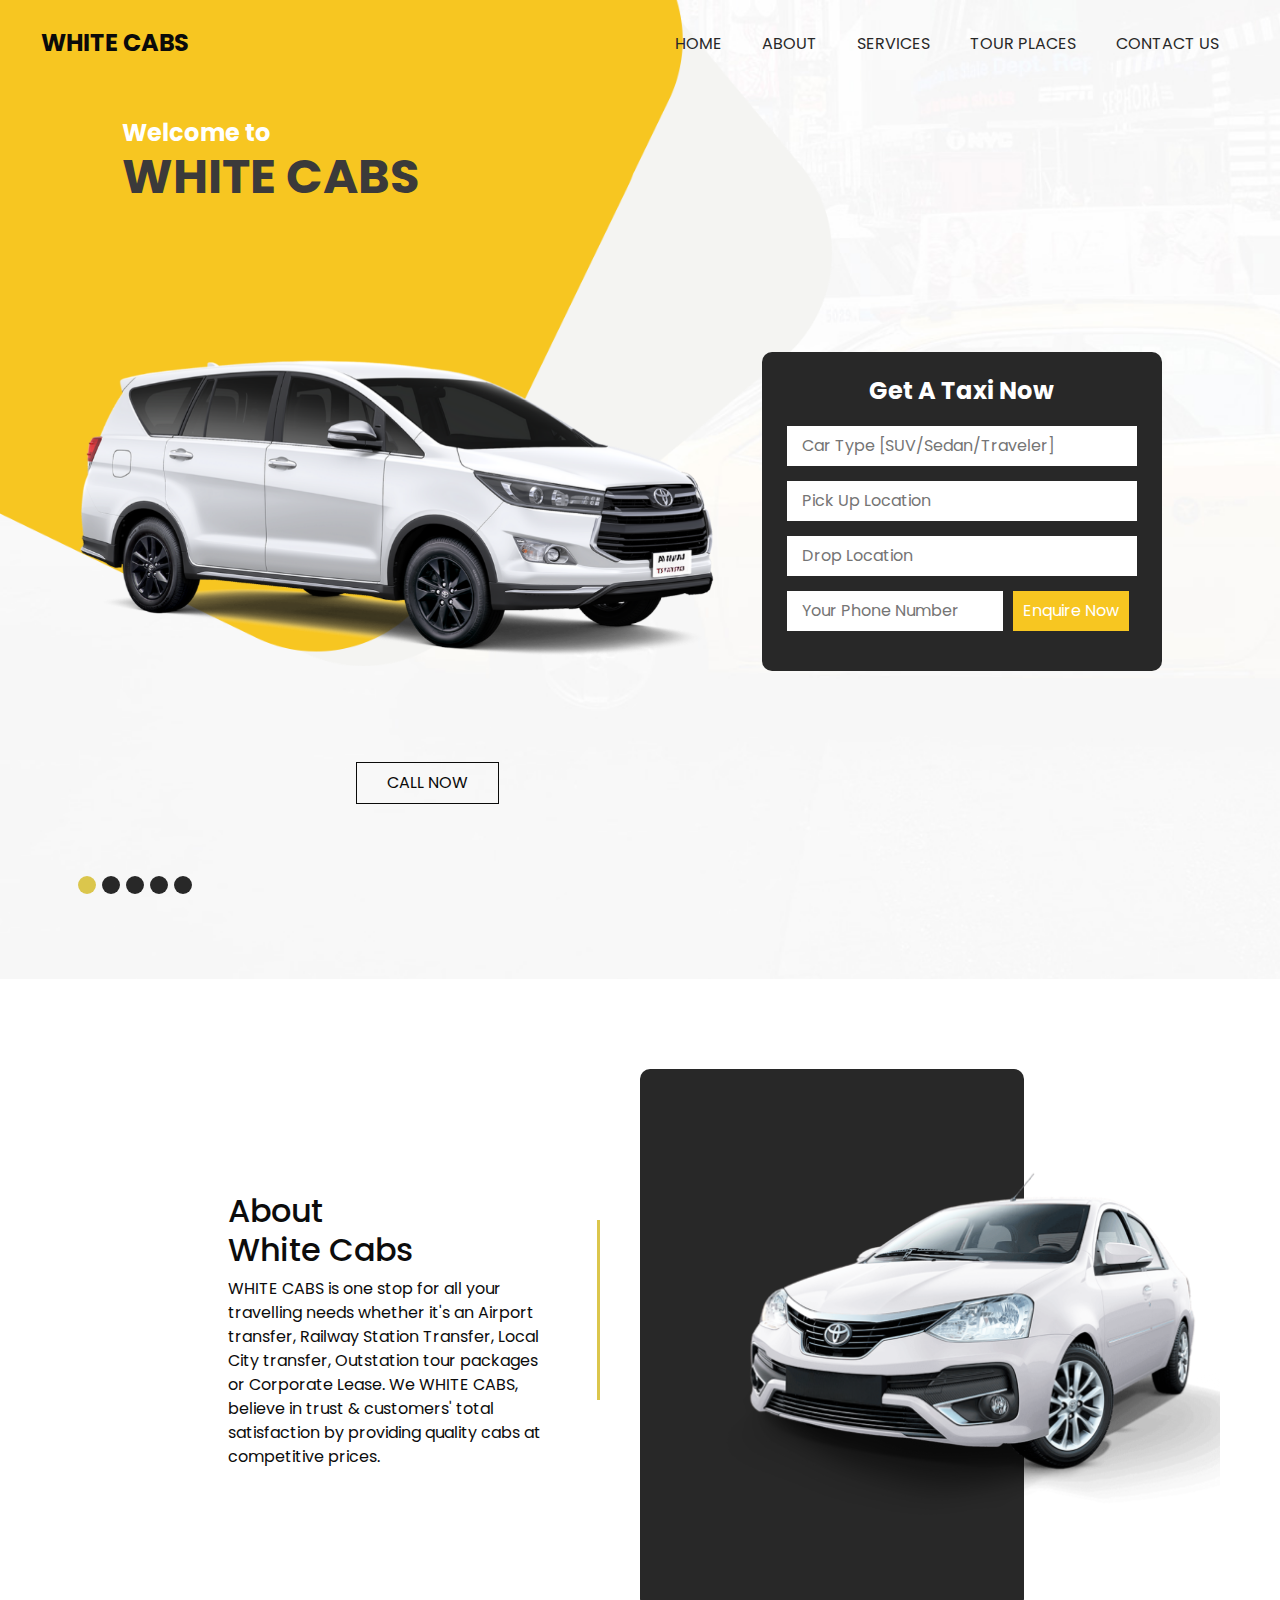
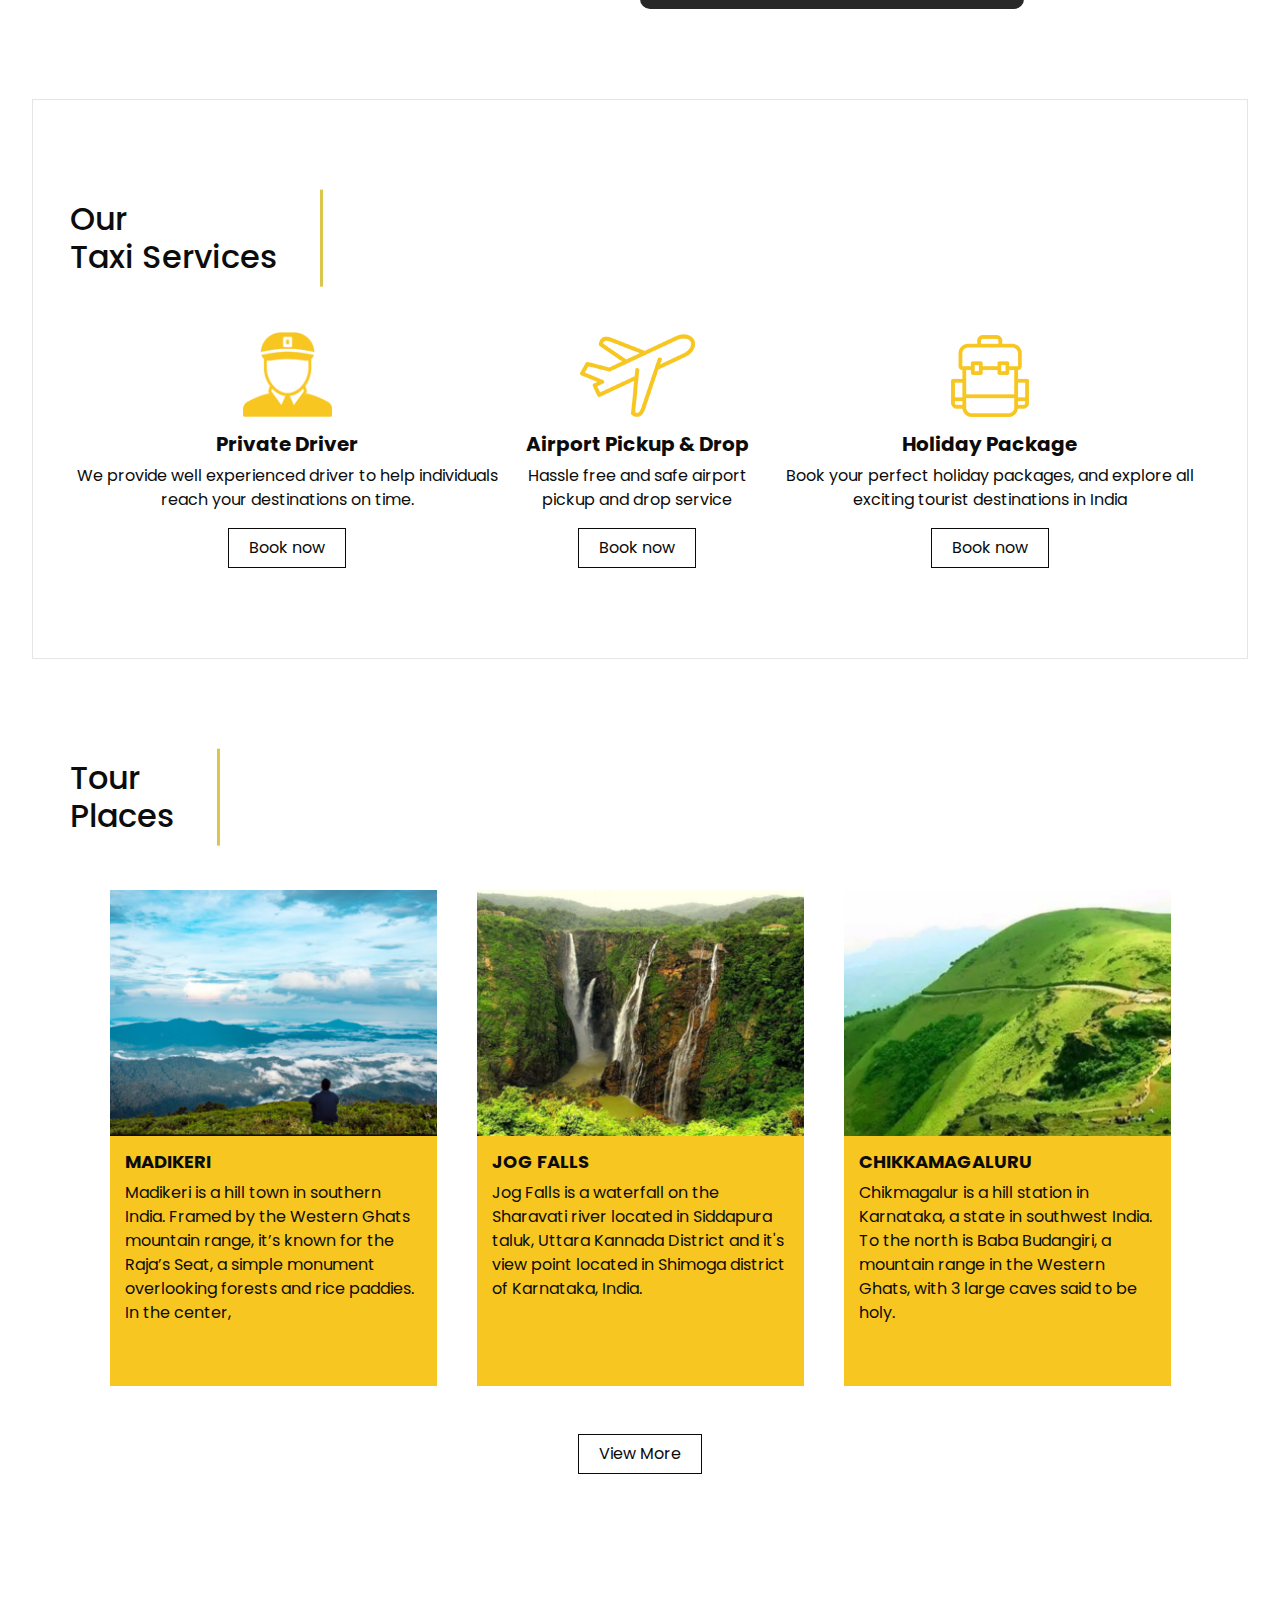
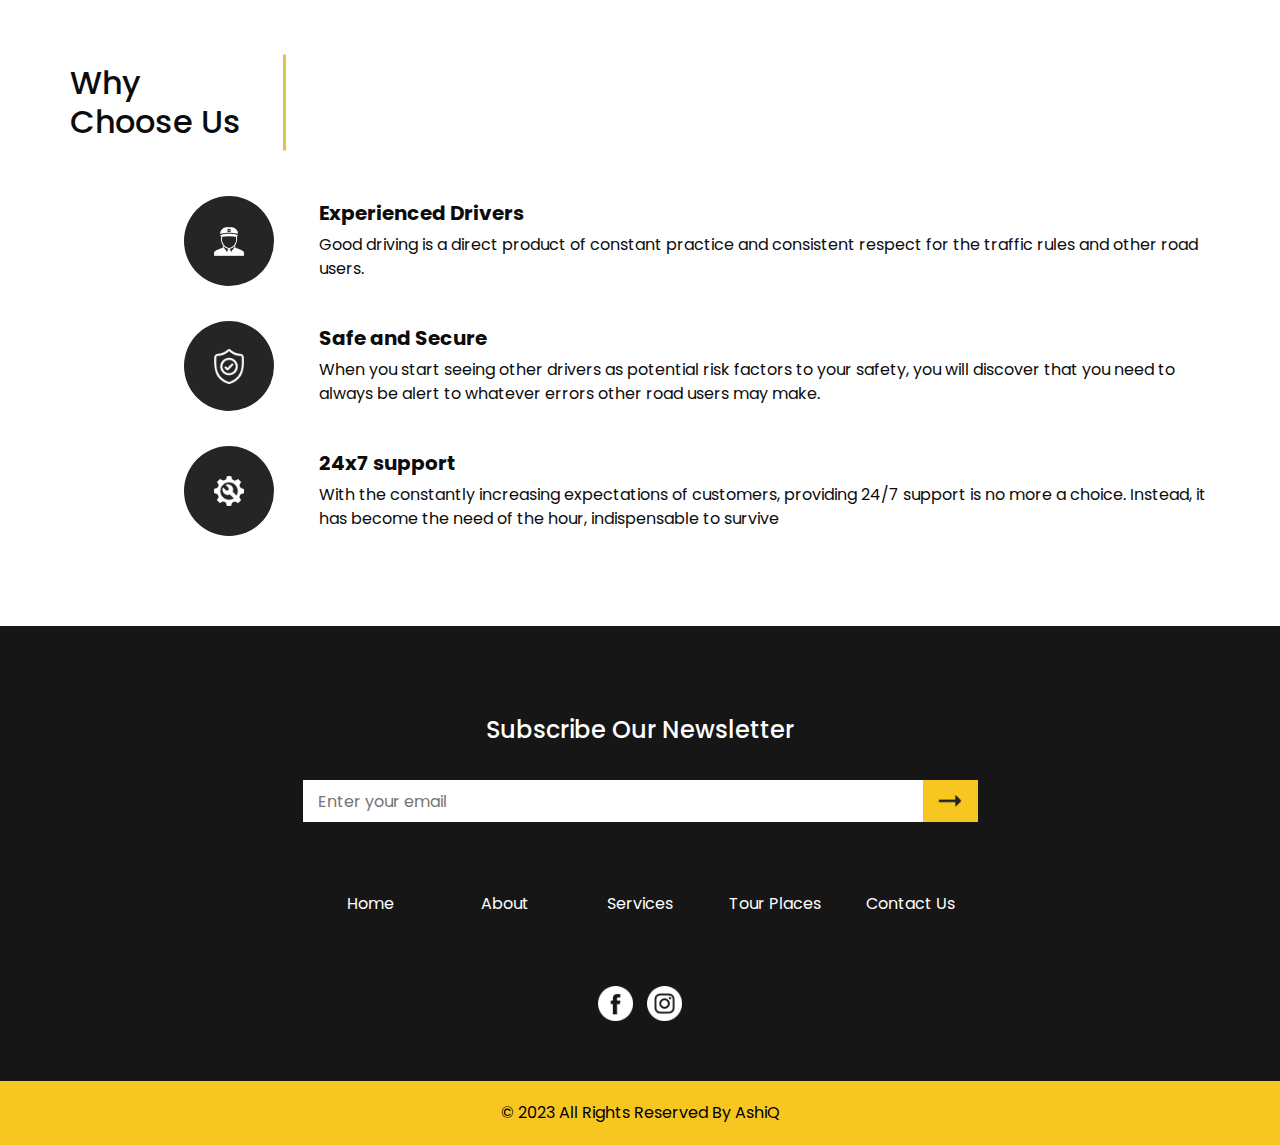
==== index.html @ c32543f2 "Update index.html" ====
<!DOCTYPE html>
<html>
  <link rel="shortcut icon" href="icon.ico" type="image/x-icon" />
  <head>
    <!-- Basic -->
    <meta charset="utf-8" />
    <meta http-equiv="X-UA-Compatible" content="IE=edge" />
    <!-- Mobile Metas -->
    <meta
      name="viewport"
      content="width=device-width, initial-scale=1, shrink-to-fit=no"
    />
    <!-- Site Metas -->
    <meta name="keywords" content="" />
    <meta name="description" content="" />
    <meta name="author" content="" />

    <title>White Cabs Manipal</title>

    <!-- slider stylesheet -->
    <link
      rel="stylesheet"
      type="text/css"
      href="https://cdnjs.cloudflare.com/ajax/libs/OwlCarousel2/2.3.4/assets/owl.carousel.min.css"
    />

    <!-- bootstrap core css -->
    <link rel="stylesheet" type="text/css" href="css/bootstrap.css" />

    <!-- fonts style -->
    <link
      href="https://fonts.googleapis.com/css?family=Poppins:400,700&display=swap"
      rel="stylesheet"
    />

    <!-- Custom styles for this template -->
    <link href="css/style.css" rel="stylesheet" />
    <!-- responsive style -->
    <link href="css/responsive.css" rel="stylesheet" />
  </head>

  <body>
    <div class="hero_area">
      <!-- header section strats -->
      <header class="header_section">
        <div class="container-fluid">
          <nav class="navbar navbar-expand-lg custom_nav-container">
            <a class="navbar-brand" href="index.html">
              <span> White Cabs </span>
            </a>
            <button
              class="navbar-toggler"
              type="button"
              data-toggle="collapse"
              data-target="#navbarSupportedContent"
              aria-controls="navbarSupportedContent"
              aria-expanded="false"
              aria-label="Toggle navigation"
            >
              <span class="navbar-toggler-icon"></span>
            </button>

            <div class="collapse navbar-collapse" id="navbarSupportedContent">
              <div
                class="d-flex ml-auto flex-column flex-lg-row align-items-center"
              >
                <ul class="navbar-nav">
                  <li class="nav-item active">
                    <a class="nav-link" href="index.html"
                      >Home <span class="sr-only">(current)</span></a
                    >
                  </li>
                  <li class="nav-item">
                    <a class="nav-link" href="about.html"> About</a>
                  </li>
                  <li class="nav-item">
                    <a class="nav-link" href="service.html"> Services </a>
                  </li>
                  <li class="nav-item">
                    <a class="nav-link" href="news.html"> Tour Places</a>
                  </li>
                  <li class="nav-item">
                    <a class="nav-link" href="contact.html">Contact Us</a>
                  </li>
                </ul>
              </div>
            </div>
          </nav>
        </div>
      </header>
      <!-- end header section -->
      <!-- slider section -->
      <section class="slider_section">
        <div class="container-fluid">
          <div class="row">
            <div class="col-md-7">
              <div class="box">
                <div class="detail-box">
                  <h4>Welcome to</h4>
                  <h1>WHITE CABS</h1>
                </div>
                <div
                  id="carouselExampleIndicators"
                  class="carousel slide"
                  data-ride="carousel"
                >
                  <ol class="carousel-indicators">
                    <li
                      data-target="#carouselExampleIndicators"
                      data-slide-to="0"
                      class="active"
                    ></li>
                    <li
                      data-target="#carouselExampleIndicators"
                      data-slide-to="1"
                    ></li>
                    <li
                      data-target="#carouselExampleIndicators"
                      data-slide-to="2"
                    ></li>
                    <li
                      data-target="#carouselExampleIndicators"
                      data-slide-to="3"
                    ></li>
                    <li
                      data-target="#carouselExampleIndicators"
                      data-slide-to="4"
                    ></li>
                  </ol>
                  <div class="carousel-inner">
                    <div class="carousel-item active">
                      <div class="img-box">
                        <img src="images/slider-img.png" alt="" />
                      </div>
                    </div>
                    <div class="carousel-item">
                      <div class="img-box">
                        <img src="images/slider-img1.png" alt="" />
                      </div>
                    </div>
                    <div class="carousel-item">
                      <div class="img-box">
                        <img src="images/slider-img2.png" alt="" />
                      </div>
                    </div>
                    <div class="carousel-item">
                      <div class="img-box">
                        <img src="images/slider-img3.png" alt="" />
                      </div>
                    </div>
                    <div class="carousel-item">
                      <div class="img-box">
                        <img src="images/slider-img4.png" alt="" />
                      </div>
                    </div>
                  </div>
                </div>

                <div
                  class="btn-box"
                  style="display: flex; justify-content: center"
                >
                  <a href="tel:+919448012378" class="btn-1"> CALL NOW </a>
                </div>
              </div>
            </div>
            <div class="col-lg-4 col-md-5">
              <div class="slider_form">
                <h4>Get A Taxi Now</h4>
                <form>
                  <input
                    type="text"
                    placeholder="Car Type [SUV/Sedan/Traveler]"
                  />
                  <input type="text" placeholder="Pick Up Location" />
                  <input type="text" placeholder="Drop Location" />
                  <div class="btm_input">
                    <input type="text" placeholder="Your Phone Number" />
                    <a href="tel:+919448012378">
                      <button type="button" style="padding: 0.5rem">
                        Enquire Now
                      </button></a
                    >
                  </div>
                </form>
              </div>
            </div>
          </div>
        </div>
      </section>
      <!-- end slider section -->
    </div>

    <!-- about section -->

    <section class="about_section layout_padding">
      <div class="container-fluid">
        <div class="row">
          <div class="col-lg-4 col-md-5 offset-lg-2 offset-md-1">
            <div class="detail-box">
              <h2>
                About <br />
                White Cabs
              </h2>
              <p>
                WHITE CABS is one stop for all your travelling needs whether
                it's an Airport transfer, Railway Station Transfer, Local City
                transfer, Outstation tour packages or Corporate Lease. We WHITE
                CABS, believe in trust & customers' total satisfaction by
                providing quality cabs at competitive prices.
              </p>
            </div>
          </div>
          <div class="col-md-6">
            <div class="img-box">
              <img src="images/about-img.png" alt="" />
            </div>
          </div>
        </div>
      </div>
    </section>

    <!-- end about section -->

    <!-- service section -->

    <section class="service_section layout_padding">
      <div class="container">
        <div class="heading_container">
          <h2>
            Our <br />
            Taxi Services
          </h2>
        </div>
        <div class="service_container">
          <div class="box">
            <div class="img-box">
              <img src="images/delivery-man.png" alt="" />
            </div>
            <div class="detail-box">
              <h5>Private Driver</h5>
              <p>
                We provide well experienced driver to help individuals reach
                your destinations on time.
              </p>
              <a href="tel:+919448012378"> Book now </a>
            </div>
          </div>
          <div class="box">
            <div class="img-box">
              <img src="images/airplane.png" alt="" />
            </div>
            <div class="detail-box">
              <h5>Airport Pickup & Drop</h5>
              <p>Hassle free and safe airport pickup and drop service</p>
              <a href="tel:+919448012378"> Book now </a>
            </div>
          </div>
          <div class="box">
            <div class="img-box">
              <img src="images/backpack.png" alt="" />
            </div>
            <div class="detail-box">
              <h5>Holiday Package</h5>
              <p>
                Book your perfect holiday packages, and explore all exciting
                tourist destinations in India
              </p>
              <a href="tel:+919448012378"> Book now </a>
            </div>
          </div>
        </div>
      </div>
    </section>

    <!-- end service section -->

    <!-- news section -->

    <section class="news_section layout_padding">
      <div class="container">
        <div class="heading_container">
          <h2>
            Tour <br />
            Places
          </h2>
        </div>
        <div class="news_container">
          <div class="box">
            <div class="img-box">
              <img src="images/p2.png" alt="" />
            </div>
            <div class="detail-box">
              <h6>MADIKERI</h6>
              <p>
                Madikeri is a hill town in southern India. Framed by the Western
                Ghats mountain range, it’s known for the Raja’s Seat, a simple
                monument overlooking forests and rice paddies. In the center,
              </p>
            </div>
          </div>
          <div class="box">
            <div class="img-box">
              <img src="images/p1.png" class="img-fluid" alt="" />
            </div>
            <div class="detail-box">
              <h6>JOG FALLS</h6>
              <p>
                Jog Falls is a waterfall on the Sharavati river located in
                Siddapura taluk, Uttara Kannada District and it's view point
                located in Shimoga district of Karnataka, India.
              </p>
            </div>
          </div>
          <div class="box">
            <div class="img-box">
              <img src="images/p3.png" alt="" />
            </div>
            <div class="detail-box">
              <h6>CHIKKAMAGALURU</h6>
              <p>
                Chikmagalur is a hill station in Karnataka, a state in southwest
                India. To the north is Baba Budangiri, a mountain range in the
                Western Ghats, with 3 large caves said to be holy.
              </p>
            </div>
          </div>
        </div>
      </div>
      <div class="container mt-5">
        <div class="d-flex justify-content-center">
          <a
          href="./news.html"
            style="
              display: inline-block;
              padding: 7px 20px;
              border: 1px solid #0b0b0a;
              background-color: transparent;
              color: #0b0b0a;
            "
          >
            View More
          </a>
        </div>
      </div>
    </section>

    <!-- why section -->

    <section class="why_section layout_padding">
      <div class="container">
        <div class="heading_container">
          <h2>
            Why <br />
            Choose Us
          </h2>
        </div>
        <div class="why_container">
          <div class="box">
            <div class="img-box">
              <img src="images/delivery-man-white.png" alt="" class="img-1" />
              <img src="images/delivery-man-black.png" alt="" class="img-2" />
            </div>
            <div class="detail-box">
              <h5>Experienced Drivers</h5>
              <p>
                Good driving is a direct product of constant practice and
                consistent respect for the traffic rules and other road users.
              </p>
            </div>
          </div>
          <div class="box">
            <div class="img-box">
              <img src="images/shield-white.png" alt="" class="img-1" />
              <img src="images/shield-black.png" alt="" class="img-2" />
            </div>
            <div class="detail-box">
              <h5>Safe and Secure</h5>
              <p>
                When you start seeing other drivers as potential risk factors to
                your safety, you will discover that you need to always be alert
                to whatever errors other road users may make.
              </p>
            </div>
          </div>
          <div class="box">
            <div class="img-box">
              <img
                src="images/repairing-service-white.png"
                alt=""
                class="img-1"
              />
              <img
                src="images/repairing-service-black.png"
                alt=""
                class="img-2"
              />
            </div>
            <div class="detail-box">
              <h5>24x7 support</h5>
              <p>
                With the constantly increasing expectations of customers,
                providing 24/7 support is no more a choice. Instead, it has
                become the need of the hour, indispensable to survive
              </p>
            </div>
          </div>
        </div>
      </div>
    </section>

    <!-- end why section -->

    <!-- info section -->

    <section class="info_section layout_padding-top layout_padding2-bottom">
      <div class="container">
        <div class="box">
          <div class="info_form">
            <h4>Subscribe Our Newsletter</h4>
            <form action="">
              <input type="text" placeholder="Enter your email" />
              <div class="d-flex justify-content-end">
                <button></button>
              </div>
            </form>
          </div>
          <div class="info_links">
            <ul>
              <li class=" ">
                <a class="" href="index.html"
                  >Home <span class="sr-only">(current)</span></a
                >
              </li>
              <li class="">
                <a class="" href="about.html"> About</a>
              </li>
              <li class="">
                <a class="" href="service.html"> Services </a>
              </li>
              <li class="">
                <a class="" href="news.html"> Tour Places</a>
              </li>
              <li class="">
                <a class="" href="contact.html">Contact Us</a>
              </li>
            </ul>
          </div>
          <div class="info_social">
            <div>
              <a href="">
                <img src="images/fb.png" alt="" />
              </a>
            </div>
          <!--<div>
              <a href="">
                <img src="images/twitter.png" alt="" />
              </a>
            </div>
            <div>
              <a href="">
                <img src="images/linkedin.png" alt="" />
              </a>
            </div> -->
            <div>
              <a href="">
                <img src="images/instagram.png" alt="" />
              </a>
            </div>
          </div>
        </div>
      </div>
    </section>

    <!-- end info section -->

    <!-- footer section -->
    <section class="container-fluid footer_section">
      <div class="container">
        <p>
          &copy; 2023 All Rights Reserved By
          <a href="#">AshiQ</a>
        </p>
      </div>
    </section>
    <!-- footer section -->

    <script type="text/javascript" src="js/jquery-3.4.1.min.js"></script>
    <script type="text/javascript" src="js/bootstrap.js"></script>
    <script
      type="text/javascript"
      src="https://cdnjs.cloudflare.com/ajax/libs/OwlCarousel2/2.3.4/owl.carousel.min.js"
    ></script>

    <!-- owl carousel script -->
    <script type="text/javascript">
      $(".owl-carousel").owlCarousel({
        loop: true,
        margin: 20,
        navText: [],
        autoplay: true,
        autoplayHoverPause: true,
        responsive: {
          0: {
            items: 1,
          },
          768: {
            items: 2,
          },
          1000: {
            items: 2,
          },
        },
      });
    </script>
    <!-- end owl carousel script -->
  </body>
</html>
---- css/style.css ----
html {
  overflow-x: hidden;
}

body {
  font-family: "Poppins", sans-serif;
  color: #0c0c0c;
  background-color: #ffffff;
}

.layout_padding {
  padding: 90px 0;
}

.layout_padding2 {
  padding: 45px 0;
}

.layout_padding2-top {
  padding-top: 45px;
}

.layout_padding2-bottom {
  padding-bottom: 45px;
}

.layout_padding-top {
  padding-top: 90px;
}

.layout_padding-bottom {
  padding-bottom: 90px;
}

.heading_container {
  display: -webkit-box;
  display: -ms-flexbox;
  display: flex;
  margin-bottom: 45px;
}

.heading_container h2 {
  position: relative;
  margin: 0;
  padding: 10px 0;
}

.heading_container h2::before {
  content: "";
  position: absolute;
  width: 3px;
  height: 100%;
  top: 50%;
  right: -45px;
  -webkit-transform: translateY(-50%);
          transform: translateY(-50%);
  z-index: 1;
  background-color: #dbc64c;
  background-repeat: no-repeat;
}

/*header section*/
.hero_area {
  min-height: 100vh;
  position: relative;
  background-image: url(../images/hero-bg.jpg);
  background-size: cover;
}

.hero_area::before {
  content: "";
  position: absolute;
  top: 0;
  left: 0;
  height: 100%;
  width: 65%;
  background-image: url(../images/hero-bg2.png);
  background-size: 100%;
  background-repeat: no-repeat;
}

.sub_page .hero_area {
  min-height: auto;
  background-image: none;
  background-color: #e1f3fd;
}

.sub_page .service_section {
  margin: 45px auto;
}

.header_section .container-fluid {
  padding-right: 25px;
  padding-left: 25px;
}

.header_section .nav_container {
  margin: 0 auto;
}

.custom_nav-container .navbar-nav .nav-item .nav-link {
  margin: 10px 20px;
  padding: 0;
  color: #282828;
  text-align: center;
  position: relative;
  text-transform: uppercase;
}

a,
a:hover,
a:focus {
  text-decoration: none;
}

a:hover,
a:focus {
  color: initial;
}

.btn,
.btn:focus {
  outline: none !important;
  -webkit-box-shadow: none;
          box-shadow: none;
}

.custom_nav-container .nav_search-btn {
  background-image: url(../images/search-icon.png);
  background-size: 20px;
  background-repeat: no-repeat;
  background-position: center 5px;
  width: 35px;
  height: 35px;
  padding: 0;
  border: none;
}

.navbar-brand {
  display: -webkit-box;
  display: -ms-flexbox;
  display: flex;
}

.navbar-brand span {
  font-size: 24px;
  font-weight: 700;
  color: #0b0b0a;
  text-transform: uppercase;
}

.custom_nav-container {
  z-index: 99999;
  padding-top: 20px;
  -webkit-box-align: end;
      -ms-flex-align: end;
          align-items: flex-end;
}

.navbar-expand-lg .navbar-collapse {
  -webkit-box-align: end;
      -ms-flex-align: end;
          align-items: flex-end;
}

.custom_nav-container .navbar-toggler {
  outline: none;
}

.custom_nav-container .navbar-toggler .navbar-toggler-icon {
  background-image: url(../images/menu.png);
  background-size: 45px;
}

/*end header section*/
/* slider section */
.slider_section {
  height: calc(100% - 80px);
  display: -webkit-box;
  display: -ms-flexbox;
  display: flex;
  -webkit-box-align: center;
      -ms-flex-align: center;
          align-items: center;
  z-index: 2;
  color: #3b3a3a;
  padding: 45px 0 75px 0;
}

.slider_section .row {
  -webkit-box-align: center;
      -ms-flex-align: center;
          align-items: center;
}

.slider_section div#carouselExampleIndicators {
  width: 130%;
  margin-left: -20%;
  position: unset;
}

.slider_section .box {
  padding-left: 15%;
  margin-bottom: 100px;
}

.slider_section .box .detail-box {
  padding-right: 10%;
}

.slider_section .box .detail-box h4 {
  font-weight: bold;
  margin-bottom: 0;
  color: #ffffff;
}

.slider_section .box .detail-box h1 {
  font-weight: bold;
  margin-bottom: 30px;
  text-transform: uppercase;
  font-size: 3rem;
}

.slider_section .box .img-box {
  margin: 0 7%;
}

.slider_section .box .img-box img {
  width: 100%;
}

.slider_section .box .btn-box {
  margin-top: 15px;
}

.slider_section .box .btn-box a {
  text-align: center;
  display: inline-block;
  padding: 8px 30px;
  border: 1px solid #0b0b0a;
  background-color: transparent;
  color: #0b0b0a;
}

.slider_section .box .btn-box a:hover {
  background-color: #0b0b0a;
  color: #ffffff;
}

.slider_section .slider_form {
  width: 400px;
  padding: 25px;
  background-color: #282828;
  border-radius: 10px;
  margin: auto;
}

.slider_section .slider_form h4 {
  font-weight: bold;
  text-align: center;
  color: #ffffff;
  margin-bottom: 20px;
}

.slider_section .slider_form form {
  margin: 15px 0;
}

.slider_section .slider_form form input {
  width: 100%;
  height: 40px;
  border: none;
  outline: none;
  margin-bottom: 15px;
  padding-left: 15px;
}

.slider_section .slider_form form .btm_input {
  display: -webkit-box;
  display: -ms-flexbox;
  display: flex;
}

.slider_section .slider_form form .btm_input input {
  width: calc(95% - 116px);
  margin: 0;
  margin-right: 10px;
}

.slider_section .slider_form form .btm_input button {
  -webkit-box-flex: 1;
      -ms-flex: 1;
          flex: 1;
  min-width: 116px;
  border: none;
  outline: none;
  background-color: #f7c621;
  color: #ffffff;
}

.slider_section .carousel-indicators {
  margin: 0;
  -webkit-box-pack: start;
      -ms-flex-pack: start;
          justify-content: flex-start;
  left: 10%;
}

.slider_section .carousel-indicators li {
  width: 18px;
  height: 18px;
  border-radius: 100%;
  background-color: #282828;
  opacity: 1;
}

.slider_section .carousel-indicators li.active {
  background-color: #dbc64c;
}

.about_section .row {
  -webkit-box-align: center;
      -ms-flex-align: center;
          align-items: center;
}

.about_section .detail-box {
  position: relative;
  padding-right: 75px;
}

.about_section .detail-box a {
  display: inline-block;
  padding: 8px 25px;
  border: 1px solid #0b0b0a;
  background-color: transparent;
  color: #0b0b0a;
  margin-top: 25px;
}

.about_section .detail-box a:hover {
  background-color: #0b0b0a;
  color: #ffffff;
}

.about_section .detail-box::before {
  content: "";
  position: absolute;
  width: 3px;
  height: 65%;
  top: 10%;
  right: 25px;
  z-index: 1;
  background-color: #dbc64c;
  background-repeat: no-repeat;
}

.about_section .img-box {
  padding: 75px 45px;
}

.about_section .img-box img {
  width: 100%;
  position: relative;
  z-index: 2;
}

.about_section .img-box::before {
  content: "";
  position: absolute;
  top: 0;
  left: 0;
  width: 60%;
  height: 100%;
  background-color: #282828;
  z-index: 1;
  border-radius: 10px;
}

.service_section {
  width: 95%;
  margin: auto;
  border: 1px solid #e5e5e5;
}

.service_section .service_container {
  display: -webkit-box;
  display: -ms-flexbox;
  display: flex;
  text-align: center;
  -webkit-box-pack: justify;
      -ms-flex-pack: justify;
          justify-content: space-between;
}

.service_section .service_container .box .img-box {
  height: 85px;
  display: -webkit-box;
  display: -ms-flexbox;
  display: flex;
  -webkit-box-pack: center;
      -ms-flex-pack: center;
          justify-content: center;
  -webkit-box-align: end;
      -ms-flex-align: end;
          align-items: flex-end;
}

.service_section .service_container .box .img-box img {
  max-width: 100%;
  max-height: 100%;
}

.service_section .service_container .box .detail-box {
  margin-top: 15px;
}

.service_section .service_container .box .detail-box h5 {
  font-weight: bold;
}

.service_section .service_container .box .detail-box a {
  display: inline-block;
  padding: 7px 20px;
  border: 1px solid #0b0b0a;
  background-color: transparent;
  color: #0b0b0a;
}

.service_section .service_container .box .detail-box a:hover {
  background-color: #0b0b0a;
  color: #ffffff;
}

.news_section .news_container {
  display: -webkit-box;
  display: -ms-flexbox;
  display: flex;
  -webkit-box-pack: center;
      -ms-flex-pack: center;
          justify-content: center;
  padding: 0 25px;
}

.news_section .news_container .date-box {
  background-color: #252525;
  padding: 7px 25px;
  color: #ffffff;
  margin-bottom: -15px;
  position: relative;
  z-index: 2;
}

.news_section .news_container .date-box h6 {
  margin: 0;
}

.news_section .news_container .box {
  margin: 0 20px;
  display: -webkit-box;
  display: -ms-flexbox;
  display: flex;
  -webkit-box-orient: vertical;
  -webkit-box-direction: normal;
      -ms-flex-direction: column;
          flex-direction: column;
  -webkit-box-align: center;
      -ms-flex-align: center;
          align-items: center;
}

.news_section .news_container .box .img-box {
  width: 100%;
}

.news_section .news_container .box .img-box img {
  width: 100%;
}

.news_section .news_container .box .detail-box {
  background-color: #f7c621;
  padding: 15px;
}

.news_section .news_container .box .detail-box h6 {
  font-weight: bold;
  font-size: 18px;
}

.news_section .news_container .box .detail-box p {
  margin: 0;
}

.news_section .box {
  min-width: 30%;
}
.news_section .detail-box {
  min-height: 250px;
}


.client_section .carousel-wrap {
  margin: 0 auto;
  padding: 0 5%;
  position: relative;
}

.client_section .owl-nav > div {
  margin-top: -26px;
  position: absolute;
  top: 50%;
  color: #cdcbcd;
}

.client_section .owl-carousel .owl-nav .owl-prev,
.client_section .owl-carousel .owl-nav .owl-next {
  width: 50px;
  height: 50px;
  background-color: #000000;
  background-size: 9px;
  background-position: center;
  border-radius: 100%;
  background-repeat: no-repeat;
  position: absolute;
  top: 50%;
  -webkit-transform: translateY(-50%);
          transform: translateY(-50%);
  outline: none;
}

.client_section .owl-carousel .owl-nav .owl-prev:hover,
.client_section .owl-carousel .owl-nav .owl-next:hover {
  background-color: #f7c621;
}

.client_section .owl-carousel .owl-nav .owl-prev {
  background-image: url(../images/prev.png);
  left: -10%;
}

.client_section .owl-carousel .owl-nav .owl-prev:hover {
  background-image: url(../images/prev-white.png);
}

.client_section .owl-carousel .owl-nav .owl-next {
  right: -10%;
  background-image: url(../images/next.png);
}

.client_section .owl-carousel .owl-nav .owl-next:hover {
  background-image: url(../images/next-white.png);
}

.client_section .box {
  padding: 35px 45px 15px 45px;
  margin: 15px;
  -webkit-box-shadow: 0 0 25px 0 rgba(0, 0, 0, 0.1);
          box-shadow: 0 0 25px 0 rgba(0, 0, 0, 0.1);
  position: relative;
}

.client_section .box .img-box {
  max-width: 125px;
  min-width: 125px;
}

.client_section .box .img-box img {
  width: 100%;
}

.client_section .box .detail-box {
  margin-top: 15px;
}

.client_section .box .detail-box img {
  width: 25px;
}

.client_section .box > div {
  position: relative;
  z-index: 2;
}

.client_section .box::after {
  content: "";
  position: absolute;
  top: 0;
  left: 0;
  width: 100%;
  height: 90px;
  background-color: #f7c621;
  z-index: 1;
}

.client_section .carousel-wrap {
  margin: 0 auto;
  padding: 0 5%;
  position: relative;
  margin-bottom: 45px;
}

.client_section .owl-carousel .owl-nav .owl-prev,
.client_section .owl-carousel .owl-nav .owl-next {
  width: 50px;
  height: 50px;
  background-color: #252525;
  background-size: 15px;
  background-position: center;
  border-radius: 100%;
  background-repeat: no-repeat;
  position: absolute;
  top: initial;
  bottom: -75px;
  outline: none;
}

.client_section .owl-carousel .owl-nav .owl-prev:hover,
.client_section .owl-carousel .owl-nav .owl-next:hover {
  background-color: #f7c621;
}

.client_section .owl-carousel .owl-nav .owl-prev {
  background-image: url(../images/prev.png);
  left: -5%;
}

.client_section .owl-carousel .owl-nav .owl-next {
  left: calc(-5% + 55px);
  background-image: url(../images/next.png);
}

.client_section .owl-carousel .owl-dots.disabled,
.client_section .owl-carousel .owl-nav.disabled {
  display: block;
}

.contact_section .row {
  -webkit-box-align: center;
      -ms-flex-align: center;
          align-items: center;
}

.contact_section .contact_form {
  padding: 25px;
  background-color: #282828;
  margin: 0 45px;
}

.contact_section .contact_form h4 {
  color: #ffffff;
  margin-bottom: 20px;
}

.contact_section .contact_form form {
  margin: 15px 0;
}

.contact_section .contact_form form input {
  width: 100%;
  height: 40px;
  border: none;
  outline: none;
  margin-bottom: 15px;
  padding-left: 15px;
}

.contact_section .contact_form form input.message_input {
  height: 75px;
}

.contact_section .contact_form form button {
  padding: 8px 30px;
  border: none;
  outline: none;
  background-color: #f7c621;
  color: #000000;
  font-size: 15px;
  text-transform: uppercase;
  font-weight: bold;
}

.contact_section .img-box img {
  width: 100%;
}

.app_section {
  background-color: #f7c621;
  color: #ffffff;
}

.app_section .row {
  -webkit-box-align: center;
      -ms-flex-align: center;
          align-items: center;
}

.app_section .detail-box h2 {
  color: #252525;
  text-transform: uppercase;
  font-weight: bold;
}

.app_section .detail-box .text-box {
  margin-top: 25px;
}

.app_section .detail-box .text-box h5 {
  text-transform: uppercase;
  font-weight: bold;
  text-decoration: underline;
}

.app_section .detail-box .btn-box {
  margin: 25px -5px 0 -5px;
  display: -webkit-box;
  display: -ms-flexbox;
  display: flex;
}

.app_section .detail-box .btn-box a {
  margin: 5px;
}

.app_section .img-box {
  display: -webkit-box;
  display: -ms-flexbox;
  display: flex;
  -webkit-box-pack: center;
      -ms-flex-pack: center;
          justify-content: center;
  -webkit-box-align: center;
      -ms-flex-align: center;
          align-items: center;
}

.app_section .img-box img {
  max-width: 100%;
}

.why_section .why_container {
  padding-left: 10%;
}

.why_section .box {
  display: -webkit-box;
  display: -ms-flexbox;
  display: flex;
  -webkit-box-align: center;
      -ms-flex-align: center;
          align-items: center;
}

.why_section .box .img-box {
  min-width: 90px;
  min-height: 90px;
  background-color: #252525;
  border-radius: 100%;
  display: -webkit-box;
  display: -ms-flexbox;
  display: flex;
  -webkit-box-pack: center;
      -ms-flex-pack: center;
          justify-content: center;
  -webkit-box-align: center;
      -ms-flex-align: center;
          align-items: center;
  margin-right: 45px;
}

.why_section .box .img-box img {
  max-width: 30px;
  -webkit-transition: all 1s;
  transition: all 1s;
}

.why_section .box .img-box .img-2 {
  display: none;
  opacity: 0;
}

.why_section .box .detail-box h5 {
  font-weight: bold;
}

.why_section .box .detail-box p {
  margin: 0;
}

.why_section .box:nth-child(2) {
  margin: 35px 0;
}

.why_section .box:hover .img-box {
  background-color: #f7c621;
}

.why_section .box:hover .img-box .img-1 {
  display: none;
  opacity: 0;
}

.why_section .box:hover .img-box .img-2 {
  display: -webkit-inline-box;
  display: -ms-inline-flexbox;
  display: inline-flex;
  opacity: 1;
}

/* info section */
.info_section {
  background-color: #161616;
  color: #ffffff;
}

.info_section .box {
  width: 100%;
  max-width: 675px;
  margin: 0 auto;
}

.info_section .info_form {
  margin: 0 auto;
  margin-bottom: 45px;
}

.info_section .info_form h4 {
  text-align: center;
  margin-bottom: 35px;
}

.info_section .info_form form {
  display: -webkit-box;
  display: -ms-flexbox;
  display: flex;
  -webkit-box-align: stretch;
      -ms-flex-align: stretch;
          align-items: stretch;
}

.info_section .info_form form input {
  background-color: #ffffff;
  border: none;
  width: calc(100% - 55px);
  outline: none;
  color: #000000;
  height: 42.4px;
  padding-left: 15px;
}

.info_section .info_form form input ::-webkit-input-placeholder {
  color: #9a9999;
}

.info_section .info_form form input :-ms-input-placeholder {
  color: #9a9999;
}

.info_section .info_form form input ::-ms-input-placeholder {
  color: #9a9999;
}

.info_section .info_form form input ::placeholder {
  color: #9a9999;
}

.info_section .info_form form button {
  border: none;
  outline: none;
  background-color: #f7c621;
  width: 55px;
  font-size: 15px;
  text-transform: uppercase;
  background-image: url(../images/right-arrow.png);
  background-size: 24px;
  background-position: center;
  background-repeat: no-repeat;
}

.info_section .info_links ul {
  padding: 0;
  display: -webkit-box;
  display: -ms-flexbox;
  display: flex;
  -ms-flex-wrap: wrap;
      flex-wrap: wrap;
}

.info_section .info_links ul li {
  list-style-type: none;
  -webkit-box-flex: 1;
      -ms-flex: 1;
          flex: 1;
  text-align: center;
  display: -webkit-box;
  display: -ms-flexbox;
  display: flex;
  -webkit-box-pack: center;
      -ms-flex-pack: center;
          justify-content: center;
}

.info_section .info_links ul li a {
  color: #ffffff;
  padding: 10px;
}

.info_section .info_links a {
  display: -webkit-box;
  display: -ms-flexbox;
  display: flex;
  -webkit-box-align: center;
      -ms-flex-align: center;
          align-items: center;
  margin: 15px 0;
}

.info_section .info_social {
  display: -webkit-box;
  display: -ms-flexbox;
  display: flex;
  -webkit-box-pack: center;
      -ms-flex-pack: center;
          justify-content: center;
  margin: 45px auto 15px auto;
}

.info_section .info_social img {
  width: 35px;
  margin: 0 7px;
}

/* end info section */
/* footer section*/
.footer_section {
  background-color: #f7c621;
  display: -webkit-box;
  display: -ms-flexbox;
  display: flex;
  -webkit-box-pack: center;
      -ms-flex-pack: center;
          justify-content: center;
  position: relative;
}

.footer_section p {
  color: #000000;
  margin: 0 auto;
  text-align: center;
  padding: 20px 0;
  width: 55%;
}

.footer_section a {
  color: #000000;
}
/*# sourceMappingURL=style.css.map */
---- css/responsive.css ----
@media (max-width: 1120px) {}

@media (max-width: 992px) {
  .hero_area {
    min-height: auto;
  }

  .hero_area::before {
    width: 100%;
  }

  .slider_section .slider_form {
    width: 100%;
    max-width: 550px;
    margin-top: 45px;
    margin-bottom: 75px;
  }

  .slider_section .carousel-indicators {
    left: 0;
    justify-content: center;
  }

  .news_section .news_container {
    flex-direction: column;
  }

  .news_section .news_container .box:nth-child(2) {
    margin-top: 75px;
    margin-bottom: 75px;
  }

  .contact_section .contact_form {
    padding: 25px 15px;
    margin: 0 auto;
    max-width: 475px;
  }

  .why_section .why_container {
    padding: 0;
  }

  .info_section .box {
    width: 100%;
  }

  .footer_section p {
    width: 100%;
  }
}

@media (max-width: 768px) {

  .about_section .detail-box {
    padding: 0;
    margin-bottom: 45px;
  }

  .about_section .detail-box::before {
    right: -5px;
  }

  .about_section .img-box {
    padding: 45px 0;
  }

  .service_section .service_container .box:nth-child(2) {
    margin: 45px 0;
  }

  .service_section .service_container {
    flex-direction: column;
  }

  .contact_section .img-box {
    padding-left: 25px;
    margin-top: 35px;
  }

  .app_section .detail-box {
    margin-bottom: 35px;
  }

  .info_section .info_links ul {
    flex-direction: column;
    align-items: center;
  }


}

@media (max-width: 576px) {
  .news_section .news_container {
    padding: 0;
  }
}

@media (max-width: 480px) {}

@media (max-width: 420px) {
  .why_section .box {
    flex-direction: column;
    align-items: center;
    text-align: center;
  }

  .why_section .box .img-box {
    margin: 0;
    margin-bottom: 25px;
  }
}

@media (max-width: 360px) {
  .app_section .detail-box .btn-box {
    flex-direction: column;
    align-items: center;
  }
}

@media (min-width: 1200px) {
  .container {
    max-width: 1170px;
  }
}
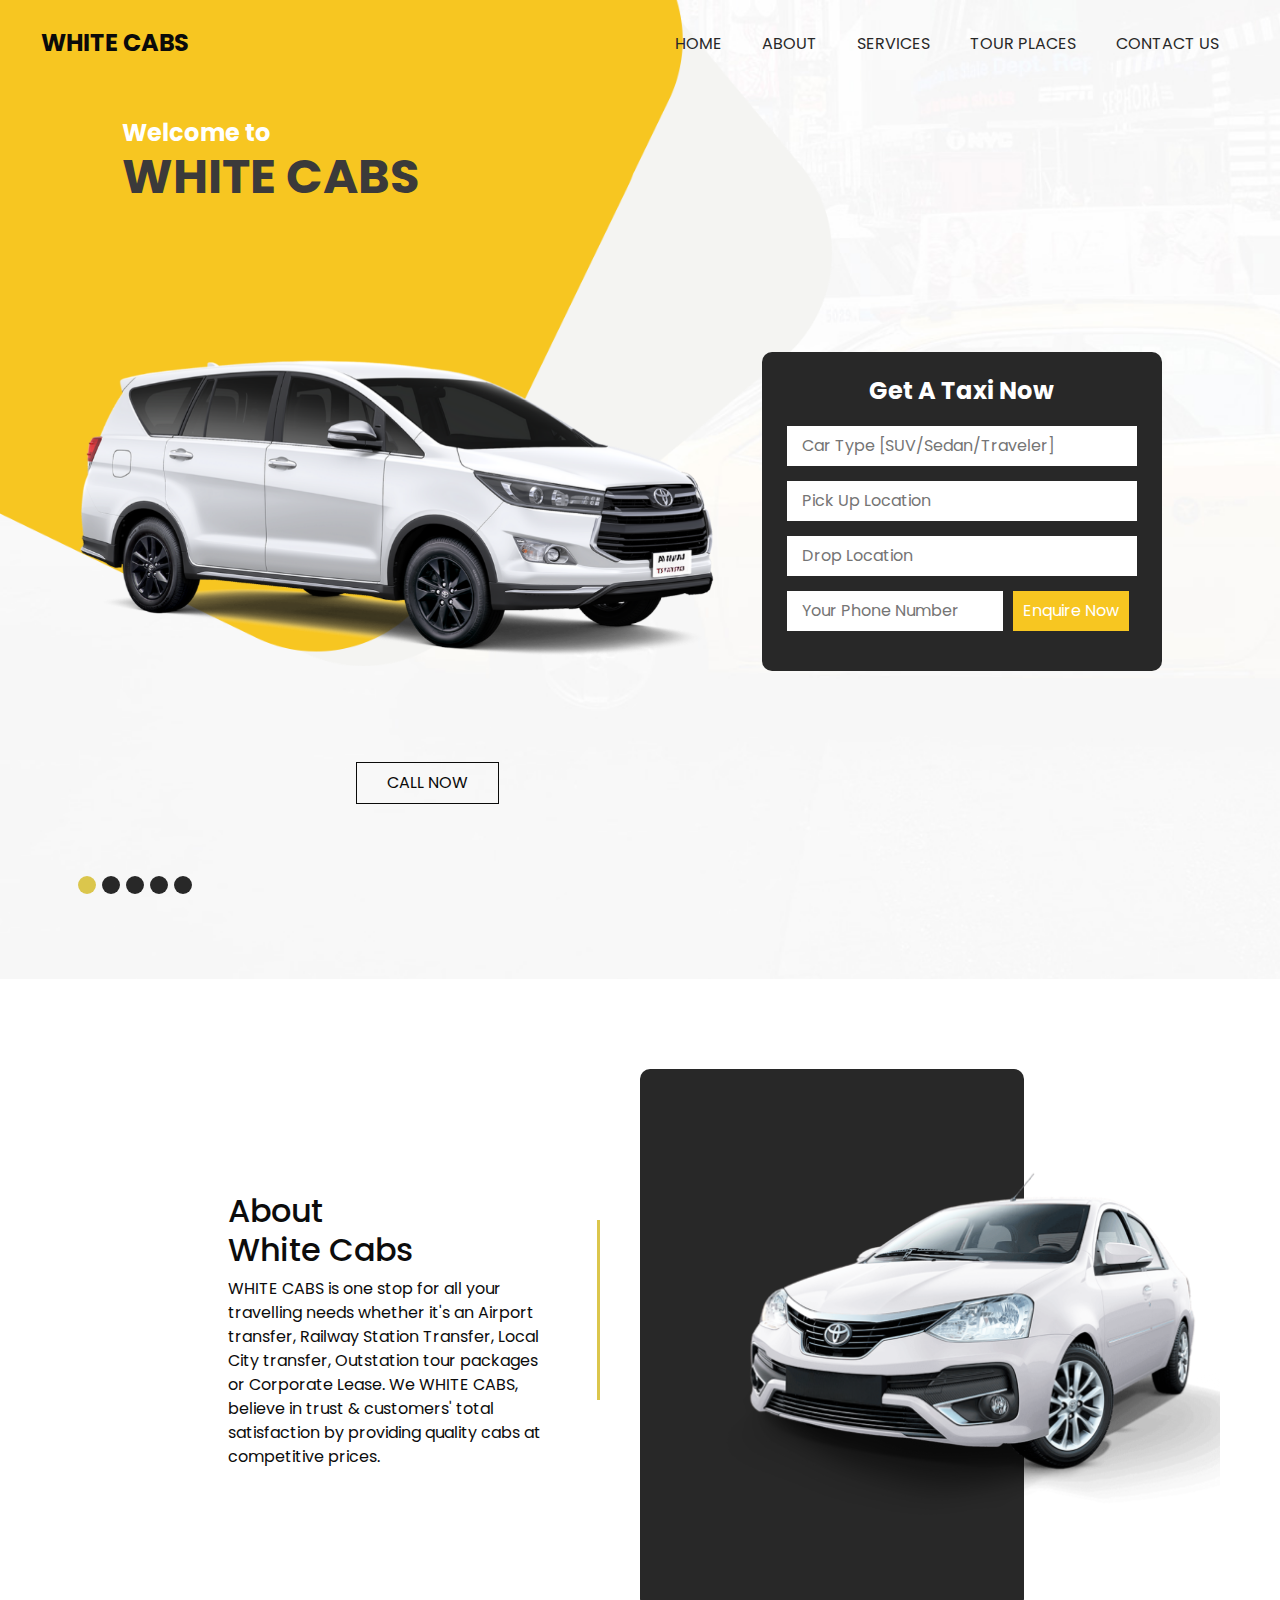
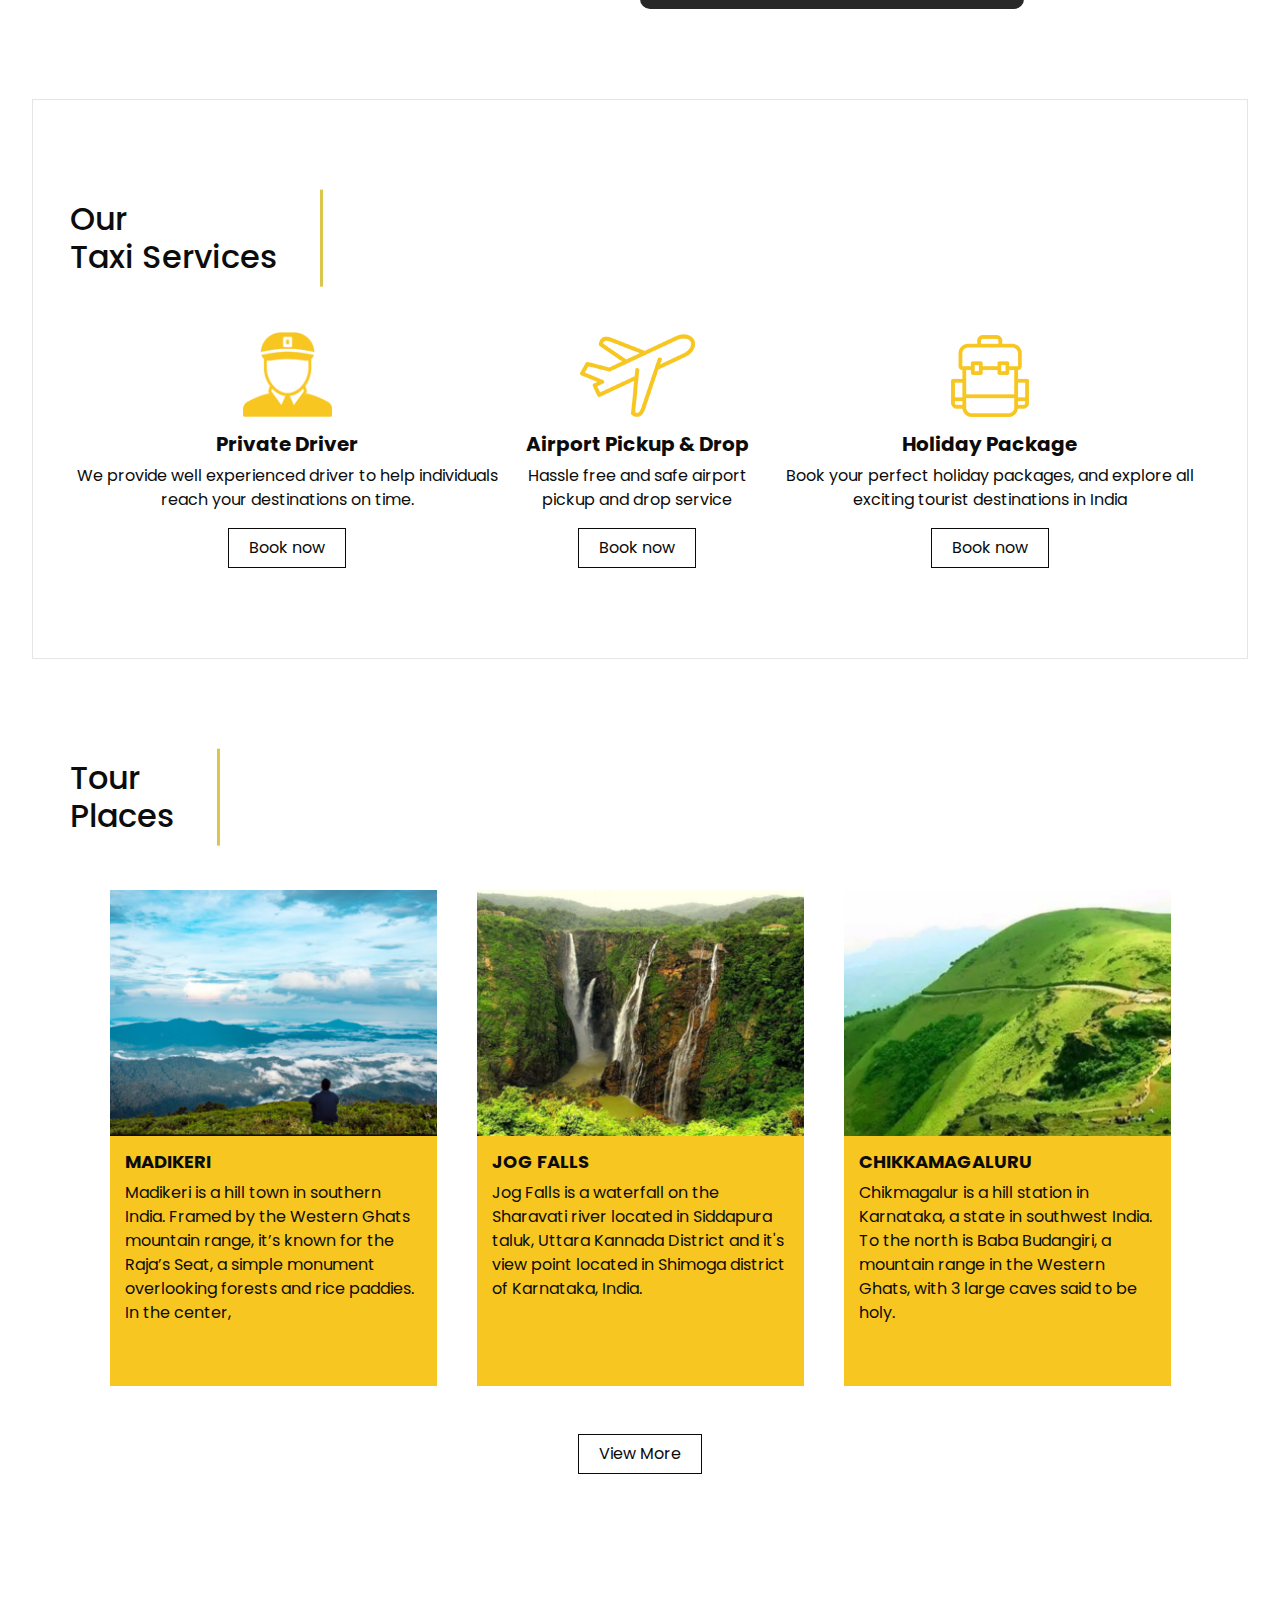
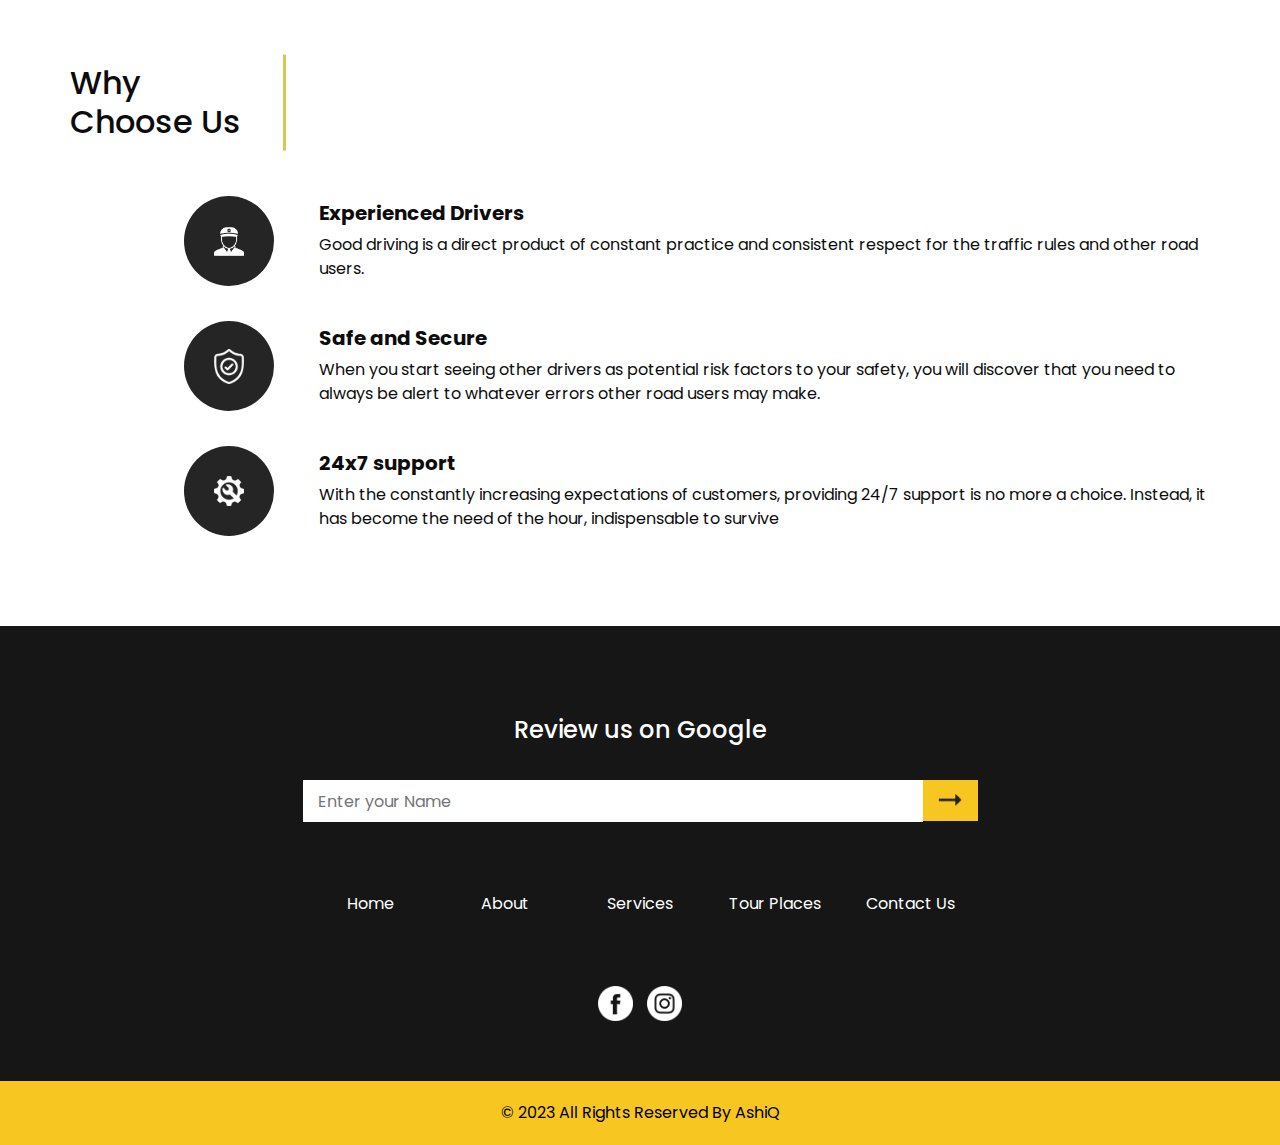
==== commit c0480a49: "Update index.html" ====
--- a/index.html
+++ b/index.html
@@ -417,12 +417,12 @@
       <div class="container">
         <div class="box">
           <div class="info_form">
-            <h4>Subscribe Our Newsletter</h4>
+            <h4>Review us on Google</h4>
             <form action="">
-              <input type="text" placeholder="Enter your email" />
-              <div class="d-flex justify-content-end">
-                <button></button>
-              </div>
+              <input type="text" placeholder="Enter your Name" />
+              <a href="https://g.co/kgs/JnjdG7">
+                      <button type="button" style="padding: 1.3rem">
+                      </button></a>
             </form>
           </div>
           <div class="info_links">
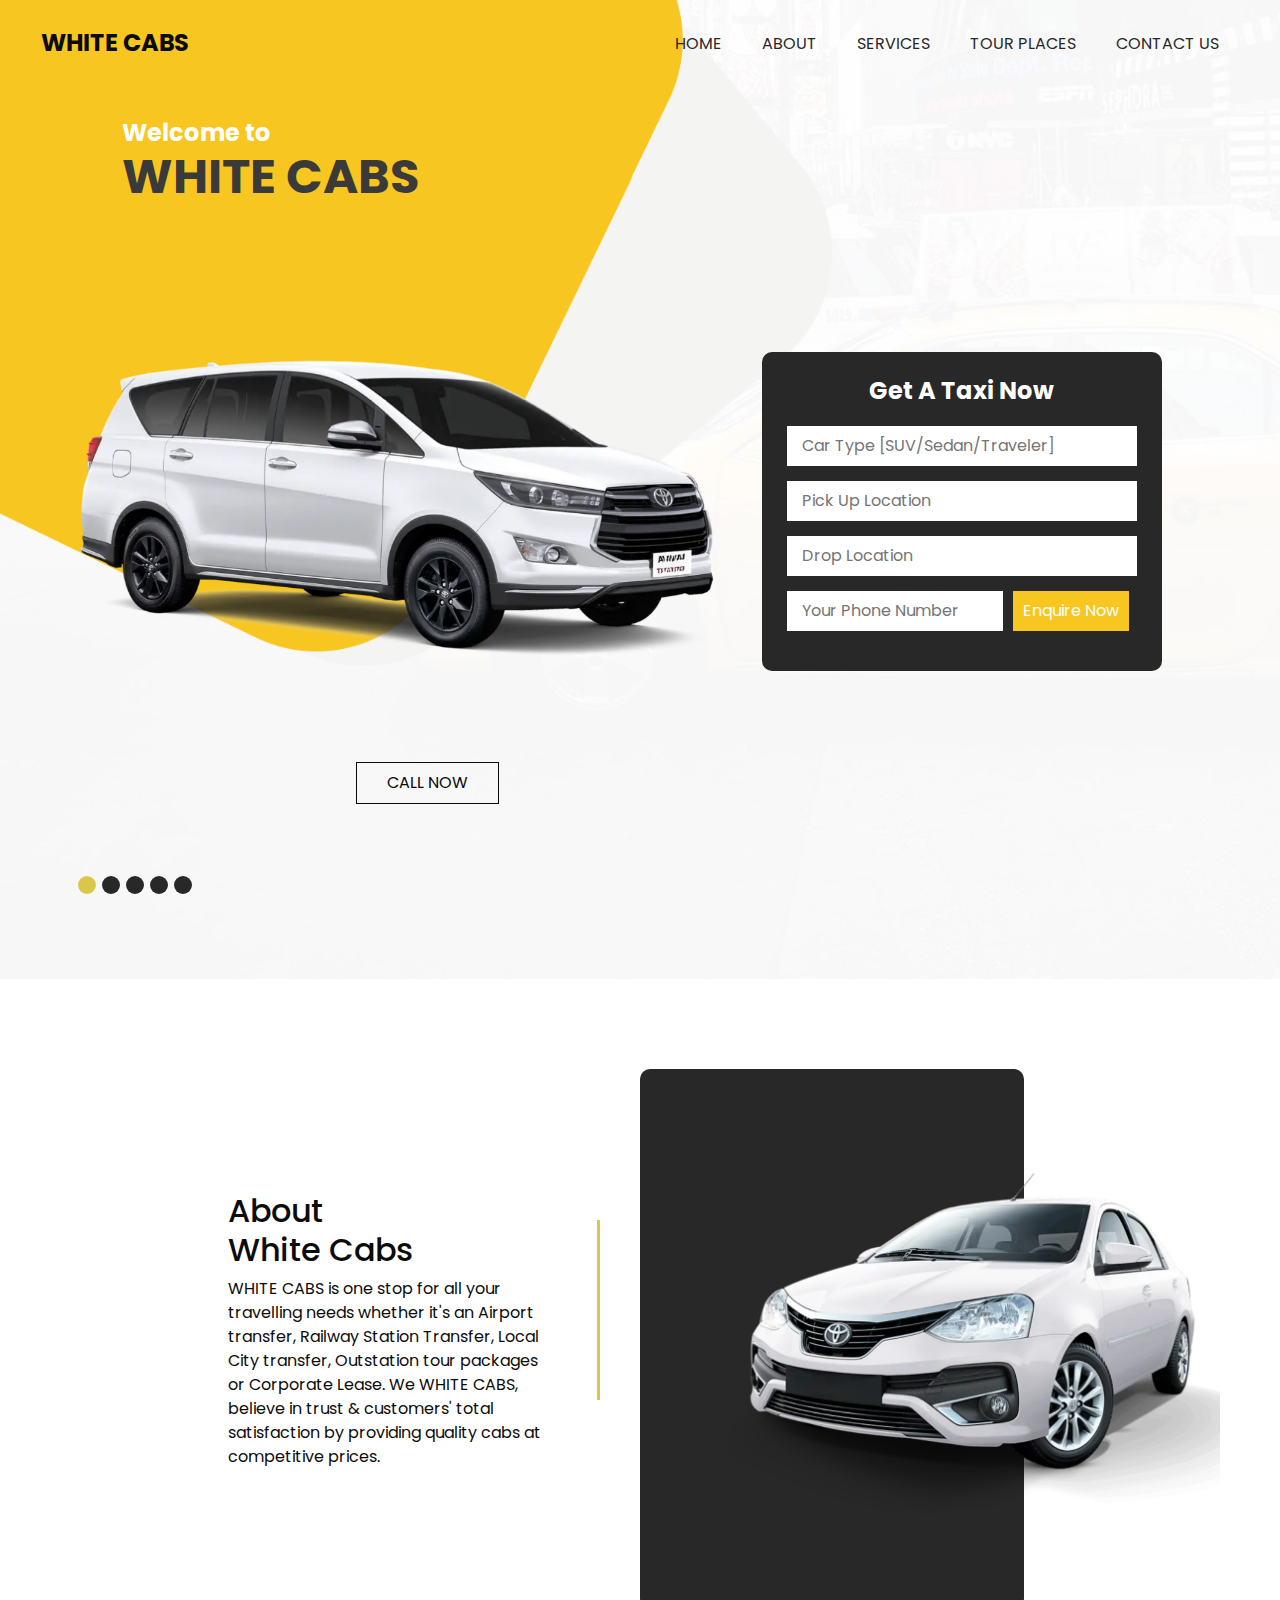
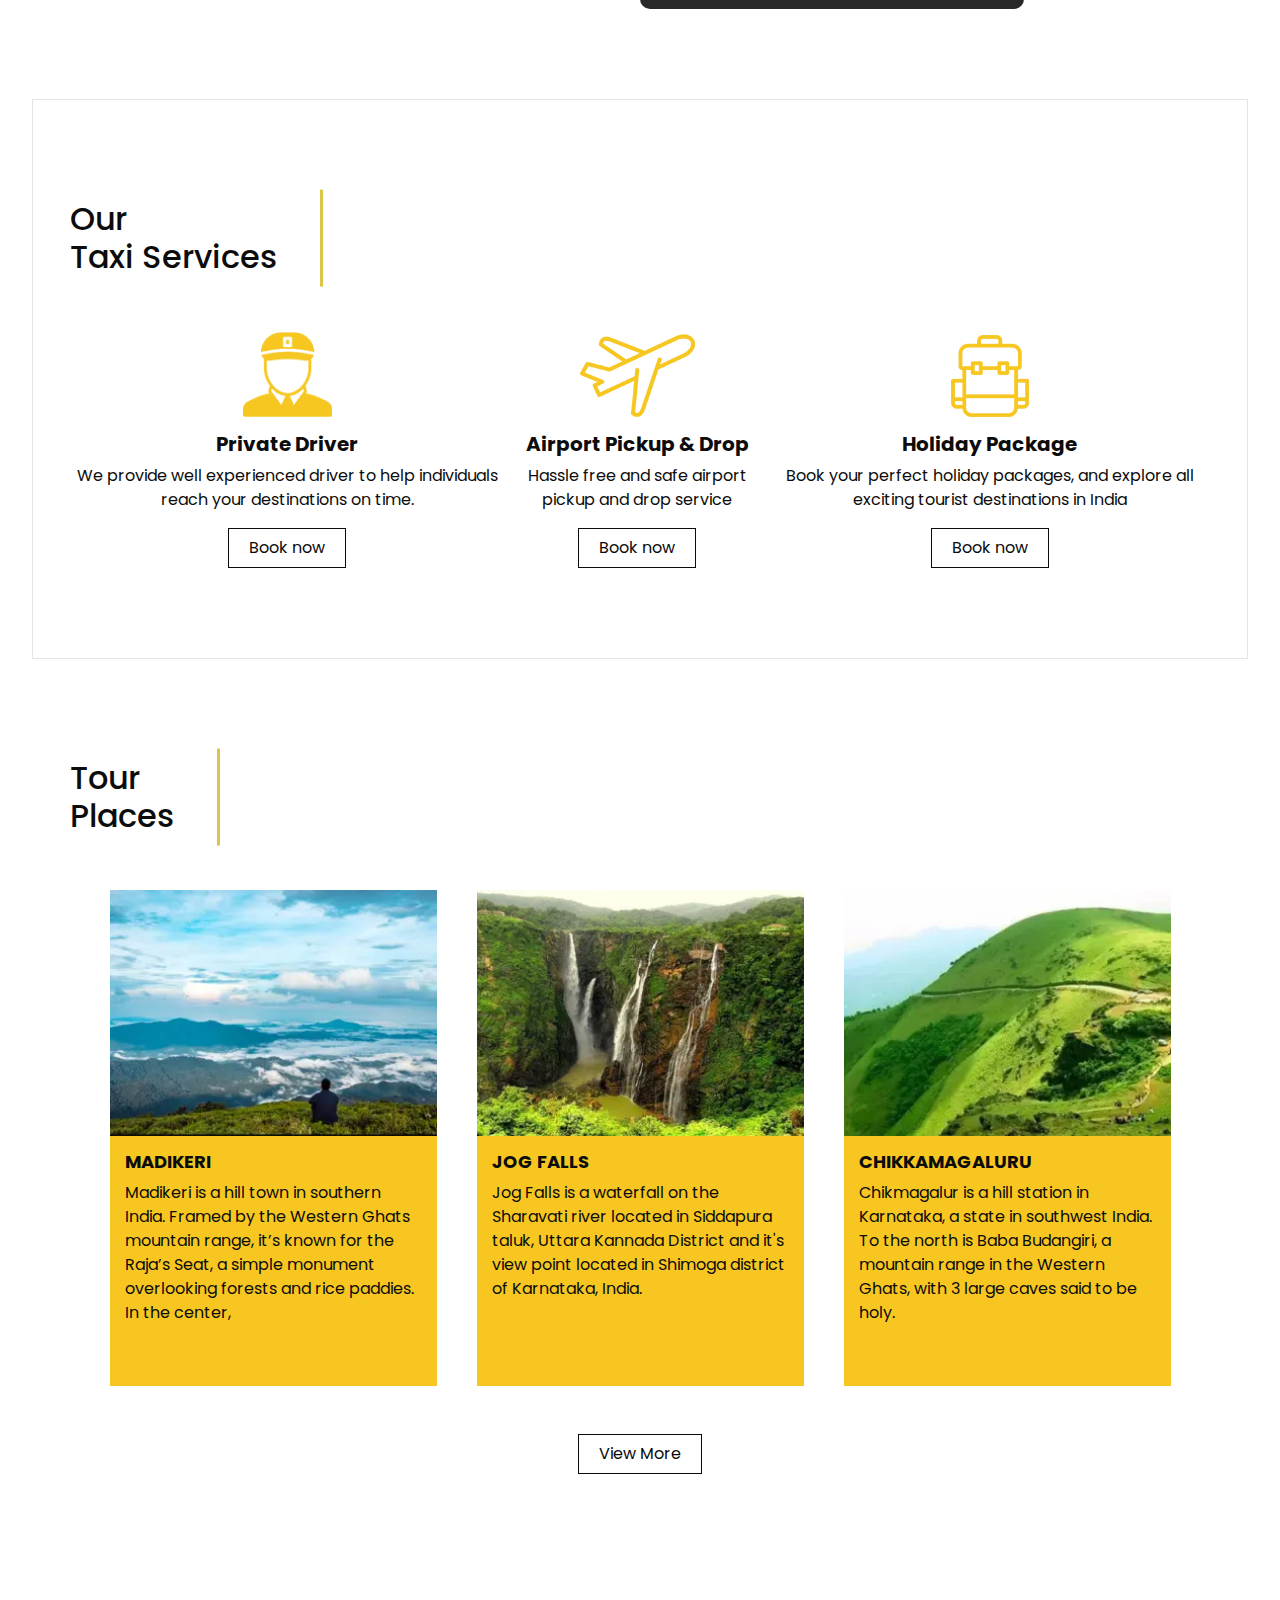
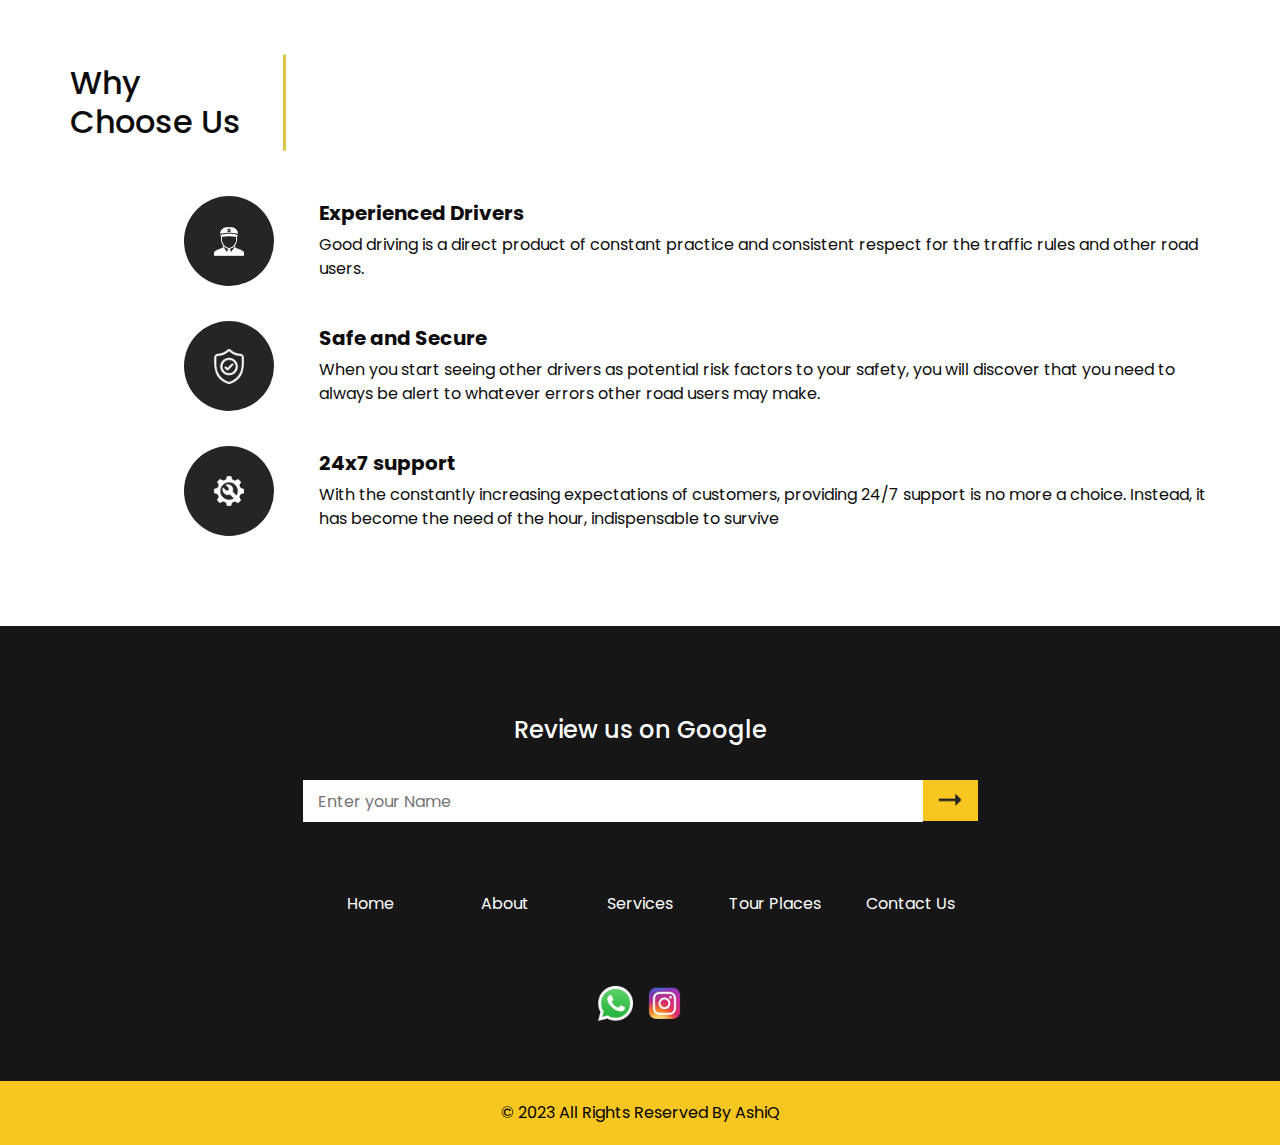
==== commit 6810459e: "Add files via upload" ====
--- a/index.html
+++ b/index.html
@@ -1,518 +1,509 @@
-<!DOCTYPE html>
-<html>
-  <link rel="shortcut icon" href="icon.ico" type="image/x-icon" />
-  <head>
-    <!-- Basic -->
-    <meta charset="utf-8" />
-    <meta http-equiv="X-UA-Compatible" content="IE=edge" />
-    <!-- Mobile Metas -->
-    <meta
-      name="viewport"
-      content="width=device-width, initial-scale=1, shrink-to-fit=no"
-    />
-    <!-- Site Metas -->
-    <meta name="keywords" content="" />
-    <meta name="description" content="" />
-    <meta name="author" content="" />
-
-    <title>White Cabs Manipal</title>
-
-    <!-- slider stylesheet -->
-    <link
-      rel="stylesheet"
-      type="text/css"
-      href="https://cdnjs.cloudflare.com/ajax/libs/OwlCarousel2/2.3.4/assets/owl.carousel.min.css"
-    />
-
-    <!-- bootstrap core css -->
-    <link rel="stylesheet" type="text/css" href="css/bootstrap.css" />
-
-    <!-- fonts style -->
-    <link
-      href="https://fonts.googleapis.com/css?family=Poppins:400,700&display=swap"
-      rel="stylesheet"
-    />
-
-    <!-- Custom styles for this template -->
-    <link href="css/style.css" rel="stylesheet" />
-    <!-- responsive style -->
-    <link href="css/responsive.css" rel="stylesheet" />
-  </head>
-
-  <body>
-    <div class="hero_area">
-      <!-- header section strats -->
-      <header class="header_section">
-        <div class="container-fluid">
-          <nav class="navbar navbar-expand-lg custom_nav-container">
-            <a class="navbar-brand" href="index.html">
-              <span> White Cabs </span>
-            </a>
-            <button
-              class="navbar-toggler"
-              type="button"
-              data-toggle="collapse"
-              data-target="#navbarSupportedContent"
-              aria-controls="navbarSupportedContent"
-              aria-expanded="false"
-              aria-label="Toggle navigation"
-            >
-              <span class="navbar-toggler-icon"></span>
-            </button>
-
-            <div class="collapse navbar-collapse" id="navbarSupportedContent">
-              <div
-                class="d-flex ml-auto flex-column flex-lg-row align-items-center"
-              >
-                <ul class="navbar-nav">
-                  <li class="nav-item active">
-                    <a class="nav-link" href="index.html"
-                      >Home <span class="sr-only">(current)</span></a
-                    >
-                  </li>
-                  <li class="nav-item">
-                    <a class="nav-link" href="about.html"> About</a>
-                  </li>
-                  <li class="nav-item">
-                    <a class="nav-link" href="service.html"> Services </a>
-                  </li>
-                  <li class="nav-item">
-                    <a class="nav-link" href="news.html"> Tour Places</a>
-                  </li>
-                  <li class="nav-item">
-                    <a class="nav-link" href="contact.html">Contact Us</a>
-                  </li>
-                </ul>
-              </div>
-            </div>
-          </nav>
-        </div>
-      </header>
-      <!-- end header section -->
-      <!-- slider section -->
-      <section class="slider_section">
-        <div class="container-fluid">
-          <div class="row">
-            <div class="col-md-7">
-              <div class="box">
-                <div class="detail-box">
-                  <h4>Welcome to</h4>
-                  <h1>WHITE CABS</h1>
-                </div>
-                <div
-                  id="carouselExampleIndicators"
-                  class="carousel slide"
-                  data-ride="carousel"
-                >
-                  <ol class="carousel-indicators">
-                    <li
-                      data-target="#carouselExampleIndicators"
-                      data-slide-to="0"
-                      class="active"
-                    ></li>
-                    <li
-                      data-target="#carouselExampleIndicators"
-                      data-slide-to="1"
-                    ></li>
-                    <li
-                      data-target="#carouselExampleIndicators"
-                      data-slide-to="2"
-                    ></li>
-                    <li
-                      data-target="#carouselExampleIndicators"
-                      data-slide-to="3"
-                    ></li>
-                    <li
-                      data-target="#carouselExampleIndicators"
-                      data-slide-to="4"
-                    ></li>
-                  </ol>
-                  <div class="carousel-inner">
-                    <div class="carousel-item active">
-                      <div class="img-box">
-                        <img src="images/slider-img.png" alt="" />
-                      </div>
-                    </div>
-                    <div class="carousel-item">
-                      <div class="img-box">
-                        <img src="images/slider-img1.png" alt="" />
-                      </div>
-                    </div>
-                    <div class="carousel-item">
-                      <div class="img-box">
-                        <img src="images/slider-img2.png" alt="" />
-                      </div>
-                    </div>
-                    <div class="carousel-item">
-                      <div class="img-box">
-                        <img src="images/slider-img3.png" alt="" />
-                      </div>
-                    </div>
-                    <div class="carousel-item">
-                      <div class="img-box">
-                        <img src="images/slider-img4.png" alt="" />
-                      </div>
-                    </div>
-                  </div>
-                </div>
-
-                <div
-                  class="btn-box"
-                  style="display: flex; justify-content: center"
-                >
-                  <a href="tel:+919448012378" class="btn-1"> CALL NOW </a>
-                </div>
-              </div>
-            </div>
-            <div class="col-lg-4 col-md-5">
-              <div class="slider_form">
-                <h4>Get A Taxi Now</h4>
-                <form>
-                  <input
-                    type="text"
-                    placeholder="Car Type [SUV/Sedan/Traveler]"
-                  />
-                  <input type="text" placeholder="Pick Up Location" />
-                  <input type="text" placeholder="Drop Location" />
-                  <div class="btm_input">
-                    <input type="text" placeholder="Your Phone Number" />
-                    <a href="tel:+919448012378">
-                      <button type="button" style="padding: 0.5rem">
-                        Enquire Now
-                      </button></a
-                    >
-                  </div>
-                </form>
-              </div>
-            </div>
-          </div>
-        </div>
-      </section>
-      <!-- end slider section -->
-    </div>
-
-    <!-- about section -->
-
-    <section class="about_section layout_padding">
-      <div class="container-fluid">
-        <div class="row">
-          <div class="col-lg-4 col-md-5 offset-lg-2 offset-md-1">
-            <div class="detail-box">
-              <h2>
-                About <br />
-                White Cabs
-              </h2>
-              <p>
-                WHITE CABS is one stop for all your travelling needs whether
-                it's an Airport transfer, Railway Station Transfer, Local City
-                transfer, Outstation tour packages or Corporate Lease. We WHITE
-                CABS, believe in trust & customers' total satisfaction by
-                providing quality cabs at competitive prices.
-              </p>
-            </div>
-          </div>
-          <div class="col-md-6">
-            <div class="img-box">
-              <img src="images/about-img.png" alt="" />
-            </div>
-          </div>
-        </div>
-      </div>
-    </section>
-
-    <!-- end about section -->
-
-    <!-- service section -->
-
-    <section class="service_section layout_padding">
-      <div class="container">
-        <div class="heading_container">
-          <h2>
-            Our <br />
-            Taxi Services
-          </h2>
-        </div>
-        <div class="service_container">
-          <div class="box">
-            <div class="img-box">
-              <img src="images/delivery-man.png" alt="" />
-            </div>
-            <div class="detail-box">
-              <h5>Private Driver</h5>
-              <p>
-                We provide well experienced driver to help individuals reach
-                your destinations on time.
-              </p>
-              <a href="tel:+919448012378"> Book now </a>
-            </div>
-          </div>
-          <div class="box">
-            <div class="img-box">
-              <img src="images/airplane.png" alt="" />
-            </div>
-            <div class="detail-box">
-              <h5>Airport Pickup & Drop</h5>
-              <p>Hassle free and safe airport pickup and drop service</p>
-              <a href="tel:+919448012378"> Book now </a>
-            </div>
-          </div>
-          <div class="box">
-            <div class="img-box">
-              <img src="images/backpack.png" alt="" />
-            </div>
-            <div class="detail-box">
-              <h5>Holiday Package</h5>
-              <p>
-                Book your perfect holiday packages, and explore all exciting
-                tourist destinations in India
-              </p>
-              <a href="tel:+919448012378"> Book now </a>
-            </div>
-          </div>
-        </div>
-      </div>
-    </section>
-
-    <!-- end service section -->
-
-    <!-- news section -->
-
-    <section class="news_section layout_padding">
-      <div class="container">
-        <div class="heading_container">
-          <h2>
-            Tour <br />
-            Places
-          </h2>
-        </div>
-        <div class="news_container">
-          <div class="box">
-            <div class="img-box">
-              <img src="images/p2.png" alt="" />
-            </div>
-            <div class="detail-box">
-              <h6>MADIKERI</h6>
-              <p>
-                Madikeri is a hill town in southern India. Framed by the Western
-                Ghats mountain range, it’s known for the Raja’s Seat, a simple
-                monument overlooking forests and rice paddies. In the center,
-              </p>
-            </div>
-          </div>
-          <div class="box">
-            <div class="img-box">
-              <img src="images/p1.png" class="img-fluid" alt="" />
-            </div>
-            <div class="detail-box">
-              <h6>JOG FALLS</h6>
-              <p>
-                Jog Falls is a waterfall on the Sharavati river located in
-                Siddapura taluk, Uttara Kannada District and it's view point
-                located in Shimoga district of Karnataka, India.
-              </p>
-            </div>
-          </div>
-          <div class="box">
-            <div class="img-box">
-              <img src="images/p3.png" alt="" />
-            </div>
-            <div class="detail-box">
-              <h6>CHIKKAMAGALURU</h6>
-              <p>
-                Chikmagalur is a hill station in Karnataka, a state in southwest
-                India. To the north is Baba Budangiri, a mountain range in the
-                Western Ghats, with 3 large caves said to be holy.
-              </p>
-            </div>
-          </div>
-        </div>
-      </div>
-      <div class="container mt-5">
-        <div class="d-flex justify-content-center">
-          <a
-          href="./news.html"
-            style="
-              display: inline-block;
-              padding: 7px 20px;
-              border: 1px solid #0b0b0a;
-              background-color: transparent;
-              color: #0b0b0a;
-            "
-          >
-            View More
-          </a>
-        </div>
-      </div>
-    </section>
-
-    <!-- why section -->
-
-    <section class="why_section layout_padding">
-      <div class="container">
-        <div class="heading_container">
-          <h2>
-            Why <br />
-            Choose Us
-          </h2>
-        </div>
-        <div class="why_container">
-          <div class="box">
-            <div class="img-box">
-              <img src="images/delivery-man-white.png" alt="" class="img-1" />
-              <img src="images/delivery-man-black.png" alt="" class="img-2" />
-            </div>
-            <div class="detail-box">
-              <h5>Experienced Drivers</h5>
-              <p>
-                Good driving is a direct product of constant practice and
-                consistent respect for the traffic rules and other road users.
-              </p>
-            </div>
-          </div>
-          <div class="box">
-            <div class="img-box">
-              <img src="images/shield-white.png" alt="" class="img-1" />
-              <img src="images/shield-black.png" alt="" class="img-2" />
-            </div>
-            <div class="detail-box">
-              <h5>Safe and Secure</h5>
-              <p>
-                When you start seeing other drivers as potential risk factors to
-                your safety, you will discover that you need to always be alert
-                to whatever errors other road users may make.
-              </p>
-            </div>
-          </div>
-          <div class="box">
-            <div class="img-box">
-              <img
-                src="images/repairing-service-white.png"
-                alt=""
-                class="img-1"
-              />
-              <img
-                src="images/repairing-service-black.png"
-                alt=""
-                class="img-2"
-              />
-            </div>
-            <div class="detail-box">
-              <h5>24x7 support</h5>
-              <p>
-                With the constantly increasing expectations of customers,
-                providing 24/7 support is no more a choice. Instead, it has
-                become the need of the hour, indispensable to survive
-              </p>
-            </div>
-          </div>
-        </div>
-      </div>
-    </section>
-
-    <!-- end why section -->
-
-    <!-- info section -->
-
-    <section class="info_section layout_padding-top layout_padding2-bottom">
-      <div class="container">
-        <div class="box">
-          <div class="info_form">
-            <h4>Review us on Google</h4>
-            <form action="">
-              <input type="text" placeholder="Enter your Name" />
-              <a href="https://g.co/kgs/JnjdG7">
-                      <button type="button" style="padding: 1.3rem">
-                      </button></a>
-            </form>
-          </div>
-          <div class="info_links">
-            <ul>
-              <li class=" ">
-                <a class="" href="index.html"
-                  >Home <span class="sr-only">(current)</span></a
-                >
-              </li>
-              <li class="">
-                <a class="" href="about.html"> About</a>
-              </li>
-              <li class="">
-                <a class="" href="service.html"> Services </a>
-              </li>
-              <li class="">
-                <a class="" href="news.html"> Tour Places</a>
-              </li>
-              <li class="">
-                <a class="" href="contact.html">Contact Us</a>
-              </li>
-            </ul>
-          </div>
-          <div class="info_social">
-            <div>
-              <a href="">
-                <img src="images/fb.png" alt="" />
-              </a>
-            </div>
-          <!--<div>
-              <a href="">
-                <img src="images/twitter.png" alt="" />
-              </a>
-            </div>
-            <div>
-              <a href="">
-                <img src="images/linkedin.png" alt="" />
-              </a>
-            </div> -->
-            <div>
-              <a href="">
-                <img src="images/instagram.png" alt="" />
-              </a>
-            </div>
-          </div>
-        </div>
-      </div>
-    </section>
-
-    <!-- end info section -->
-
-    <!-- footer section -->
-    <section class="container-fluid footer_section">
-      <div class="container">
-        <p>
-          &copy; 2023 All Rights Reserved By
-          <a href="#">AshiQ</a>
-        </p>
-      </div>
-    </section>
-    <!-- footer section -->
-
-    <script type="text/javascript" src="js/jquery-3.4.1.min.js"></script>
-    <script type="text/javascript" src="js/bootstrap.js"></script>
-    <script
-      type="text/javascript"
-      src="https://cdnjs.cloudflare.com/ajax/libs/OwlCarousel2/2.3.4/owl.carousel.min.js"
-    ></script>
-
-    <!-- owl carousel script -->
-    <script type="text/javascript">
-      $(".owl-carousel").owlCarousel({
-        loop: true,
-        margin: 20,
-        navText: [],
-        autoplay: true,
-        autoplayHoverPause: true,
-        responsive: {
-          0: {
-            items: 1,
-          },
-          768: {
-            items: 2,
-          },
-          1000: {
-            items: 2,
-          },
-        },
-      });
-    </script>
-    <!-- end owl carousel script -->
-  </body>
-</html>
+<!DOCTYPE html>
+<html>
+  <link rel="shortcut icon" href="icon.ico" type="image/x-icon" />
+  <head>
+    <!-- Basic -->
+    <meta charset="utf-8" />
+    <meta http-equiv="X-UA-Compatible" content="IE=edge" />
+    <!-- Mobile Metas -->
+    <meta
+      name="viewport"
+      content="width=device-width, initial-scale=1, shrink-to-fit=no"
+    />
+    <!-- Site Metas -->
+    <meta name="keywords" content="" />
+    <meta name="description" content="" />
+    <meta name="author" content="" />
+
+    <title>White Cabs Manipal</title>
+
+    <!-- slider stylesheet -->
+    <link
+      rel="stylesheet"
+      type="text/css"
+      href="https://cdnjs.cloudflare.com/ajax/libs/OwlCarousel2/2.3.4/assets/owl.carousel.min.css"
+    />
+
+    <!-- bootstrap core css -->
+    <link rel="stylesheet" type="text/css" href="css/bootstrap.css" />
+
+    <!-- fonts style -->
+    <link
+      href="https://fonts.googleapis.com/css?family=Poppins:400,700&display=swap"
+      rel="stylesheet"
+    />
+
+    <!-- Custom styles for this template -->
+    <link href="css/style.css" rel="stylesheet" />
+    <!-- responsive style -->
+    <link href="css/responsive.css" rel="stylesheet" />
+  </head>
+
+  <body>
+    <div class="hero_area">
+      <!-- header section strats -->
+      <header class="header_section">
+        <div class="container-fluid">
+          <nav class="navbar navbar-expand-lg custom_nav-container">
+            <a class="navbar-brand" href="index.html">
+              <span> White Cabs </span>
+            </a>
+            <button
+              class="navbar-toggler"
+              type="button"
+              data-toggle="collapse"
+              data-target="#navbarSupportedContent"
+              aria-controls="navbarSupportedContent"
+              aria-expanded="false"
+              aria-label="Toggle navigation"
+            >
+              <span class="navbar-toggler-icon"></span>
+            </button>
+
+            <div class="collapse navbar-collapse" id="navbarSupportedContent">
+              <div
+                class="d-flex ml-auto flex-column flex-lg-row align-items-center"
+              >
+                <ul class="navbar-nav">
+                  <li class="nav-item active">
+                    <a class="nav-link" href="index.html"
+                      >Home <span class="sr-only">(current)</span></a
+                    >
+                  </li>
+                  <li class="nav-item">
+                    <a class="nav-link" href="about.html"> About</a>
+                  </li>
+                  <li class="nav-item">
+                    <a class="nav-link" href="service.html"> Services </a>
+                  </li>
+                  <li class="nav-item">
+                    <a class="nav-link" href="news.html"> Tour Places</a>
+                  </li>
+                  <li class="nav-item">
+                    <a class="nav-link" href="contact.html">Contact Us</a>
+                  </li>
+                </ul>
+              </div>
+            </div>
+          </nav>
+        </div>
+      </header>
+      <!-- end header section -->
+      <!-- slider section -->
+      <section class="slider_section">
+        <div class="container-fluid">
+          <div class="row">
+            <div class="col-md-7">
+              <div class="box">
+                <div class="detail-box">
+                  <h4>Welcome to</h4>
+                  <h1>WHITE CABS</h1>
+                </div>
+                <div
+                  id="carouselExampleIndicators"
+                  class="carousel slide"
+                  data-ride="carousel"
+                >
+                  <ol class="carousel-indicators">
+                    <li
+                      data-target="#carouselExampleIndicators"
+                      data-slide-to="0"
+                      class="active"
+                    ></li>
+                    <li
+                      data-target="#carouselExampleIndicators"
+                      data-slide-to="1"
+                    ></li>
+                    <li
+                      data-target="#carouselExampleIndicators"
+                      data-slide-to="2"
+                    ></li>
+                    <li
+                      data-target="#carouselExampleIndicators"
+                      data-slide-to="3"
+                    ></li>
+                    <li
+                      data-target="#carouselExampleIndicators"
+                      data-slide-to="4"
+                    ></li>
+                  </ol>
+                  <div class="carousel-inner">
+                    <div class="carousel-item active">
+                      <div class="img-box">
+                        <img src="images/slider-img.webp" alt="" />
+                      </div>
+                    </div>
+                    <div class="carousel-item">
+                      <div class="img-box">
+                        <img src="images/slider-img1.webp" alt="" />
+                      </div>
+                    </div>
+                    <div class="carousel-item">
+                      <div class="img-box">
+                        <img src="images/slider-img2.webp" alt="" />
+                      </div>
+                    </div>
+                    <div class="carousel-item">
+                      <div class="img-box">
+                        <img src="images/slider-img3.webp" alt="" />
+                      </div>
+                    </div>
+                    <div class="carousel-item">
+                      <div class="img-box">
+                        <img src="images/slider-img4.webp" alt="" />
+                      </div>
+                    </div>
+                  </div>
+                </div>
+
+                <div
+                  class="btn-box"
+                  style="display: flex; justify-content: center"
+                >
+                  <a href="tel:+919448012378" class="btn-1"> CALL NOW </a>
+                </div>
+              </div>
+            </div>
+            <div class="col-lg-4 col-md-5">
+              <div class="slider_form">
+                <h4>Get A Taxi Now</h4>
+                <form>
+                  <input
+                    type="text"
+                    placeholder="Car Type [SUV/Sedan/Traveler]"
+                  />
+                  <input type="text" placeholder="Pick Up Location" />
+                  <input type="text" placeholder="Drop Location" />
+                  <div class="btm_input">
+                    <input type="text" placeholder="Your Phone Number" />
+                    <a href="tel:+919448012378">
+                      <button type="button" style="padding: 0.5rem">
+                        Enquire Now
+                      </button></a
+                    >
+                  </div>
+                </form>
+              </div>
+            </div>
+          </div>
+        </div>
+      </section>
+      <!-- end slider section -->
+    </div>
+
+    <!-- about section -->
+
+    <section class="about_section layout_padding">
+      <div class="container-fluid">
+        <div class="row">
+          <div class="col-lg-4 col-md-5 offset-lg-2 offset-md-1">
+            <div class="detail-box">
+              <h2>
+                About <br />
+                White Cabs
+              </h2>
+              <p>
+                WHITE CABS is one stop for all your travelling needs whether
+                it's an Airport transfer, Railway Station Transfer, Local City
+                transfer, Outstation tour packages or Corporate Lease. We WHITE
+                CABS, believe in trust & customers' total satisfaction by
+                providing quality cabs at competitive prices.
+              </p>
+            </div>
+          </div>
+          <div class="col-md-6">
+            <div class="img-box">
+              <img src="images/about-img.webp" alt="" />
+            </div>
+          </div>
+        </div>
+      </div>
+    </section>
+
+    <!-- end about section -->
+
+    <!-- service section -->
+
+    <section class="service_section layout_padding">
+      <div class="container">
+        <div class="heading_container">
+          <h2>
+            Our <br />
+            Taxi Services
+          </h2>
+        </div>
+        <div class="service_container">
+          <div class="box">
+            <div class="img-box">
+              <img src="images/delivery-man.webp" alt="" />
+            </div>
+            <div class="detail-box">
+              <h5>Private Driver</h5>
+              <p>
+                We provide well experienced driver to help individuals reach
+                your destinations on time.
+              </p>
+              <a href="tel:+919448012378"> Book now </a>
+            </div>
+          </div>
+          <div class="box">
+            <div class="img-box">
+              <img src="images/airplane.webp" alt="" />
+            </div>
+            <div class="detail-box">
+              <h5>Airport Pickup & Drop</h5>
+              <p>Hassle free and safe airport pickup and drop service</p>
+              <a href="tel:+919448012378"> Book now </a>
+            </div>
+          </div>
+          <div class="box">
+            <div class="img-box">
+              <img src="images/backpack.webp" alt="" />
+            </div>
+            <div class="detail-box">
+              <h5>Holiday Package</h5>
+              <p>
+                Book your perfect holiday packages, and explore all exciting
+                tourist destinations in India
+              </p>
+              <a href="tel:+919448012378"> Book now </a>
+            </div>
+          </div>
+        </div>
+      </div>
+    </section>
+
+    <!-- end service section -->
+
+    <!-- news section -->
+
+    <section class="news_section layout_padding">
+      <div class="container">
+        <div class="heading_container">
+          <h2>
+            Tour <br />
+            Places
+          </h2>
+        </div>
+        <div class="news_container">
+          <div class="box">
+            <div class="img-box">
+              <img src="images/p2.webp" alt="" />
+            </div>
+            <div class="detail-box">
+              <h6>MADIKERI</h6>
+              <p>
+                Madikeri is a hill town in southern India. Framed by the Western
+                Ghats mountain range, it’s known for the Raja’s Seat, a simple
+                monument overlooking forests and rice paddies. In the center,
+              </p>
+            </div>
+          </div>
+          <div class="box">
+            <div class="img-box">
+              <img src="images/p1.webp" class="img-fluid" alt="" />
+            </div>
+            <div class="detail-box">
+              <h6>JOG FALLS</h6>
+              <p>
+                Jog Falls is a waterfall on the Sharavati river located in
+                Siddapura taluk, Uttara Kannada District and it's view point
+                located in Shimoga district of Karnataka, India.
+              </p>
+            </div>
+          </div>
+          <div class="box">
+            <div class="img-box">
+              <img src="images/p3.webp" alt="" />
+            </div>
+            <div class="detail-box">
+              <h6>CHIKKAMAGALURU</h6>
+              <p>
+                Chikmagalur is a hill station in Karnataka, a state in southwest
+                India. To the north is Baba Budangiri, a mountain range in the
+                Western Ghats, with 3 large caves said to be holy.
+              </p>
+            </div>
+          </div>
+        </div>
+      </div>
+      <div class="container mt-5">
+        <div class="d-flex justify-content-center">
+          <a
+          href="./news.html"
+            style="
+              display: inline-block;
+              padding: 7px 20px;
+              border: 1px solid #0b0b0a;
+              background-color: transparent;
+              color: #0b0b0a;
+            "
+          >
+            View More
+          </a>
+        </div>
+      </div>
+    </section>
+
+    <!-- why section -->
+
+    <section class="why_section layout_padding">
+      <div class="container">
+        <div class="heading_container">
+          <h2>
+            Why <br />
+            Choose Us
+          </h2>
+        </div>
+        <div class="why_container">
+          <div class="box">
+            <div class="img-box">
+              <img src="images/delivery-man-white.webp" alt="" class="img-1" />
+              <img src="images/delivery-man-black.webp" alt="" class="img-2" />
+            </div>
+            <div class="detail-box">
+              <h5>Experienced Drivers</h5>
+              <p>
+                Good driving is a direct product of constant practice and
+                consistent respect for the traffic rules and other road users.
+              </p>
+            </div>
+          </div>
+          <div class="box">
+            <div class="img-box">
+              <img src="images/shield-white.webp" alt="" class="img-1" />
+              <img src="images/shield-black.webp" alt="" class="img-2" />
+            </div>
+            <div class="detail-box">
+              <h5>Safe and Secure</h5>
+              <p>
+                When you start seeing other drivers as potential risk factors to
+                your safety, you will discover that you need to always be alert
+                to whatever errors other road users may make.
+              </p>
+            </div>
+          </div>
+          <div class="box">
+            <div class="img-box">
+              <img
+                src="images/repairing-service-white.webp"
+                alt=""
+                class="img-1"
+              />
+              <img
+                src="images/repairing-service-black.webp"
+                alt=""
+                class="img-2"
+              />
+            </div>
+            <div class="detail-box">
+              <h5>24x7 support</h5>
+              <p>
+                With the constantly increasing expectations of customers,
+                providing 24/7 support is no more a choice. Instead, it has
+                become the need of the hour, indispensable to survive
+              </p>
+            </div>
+          </div>
+        </div>
+      </div>
+    </section>
+
+    <!-- end why section -->
+
+    <!-- info section -->
+
+    <section class="info_section layout_padding-top layout_padding2-bottom">
+      <div class="container">
+        <div class="box">
+          <div class="info_form">
+            <h4>Review us on Google</h4>
+            <form action="">
+              <input type="text" placeholder="Enter your Name" />
+              <a href="https://g.co/kgs/JnjdG7">
+                      <button type="button" style="padding: 1.3rem">
+                      </button></a>
+            </form>
+          </div>
+          <div class="info_links">
+            <ul>
+              <li class=" ">
+                <a class="" href="index.html"
+                  >Home <span class="sr-only">(current)</span></a
+                >
+              </li>
+              <li class="">
+                <a class="" href="about.html"> About</a>
+              </li>
+              <li class="">
+                <a class="" href="service.html"> Services </a>
+              </li>
+              <li class="">
+                <a class="" href="news.html"> Tour Places</a>
+              </li>
+              <li class="">
+                <a class="" href="contact.html">Contact Us</a>
+              </li>
+            </ul>
+          </div>
+          <div class="info_social">
+            <div>
+              <a href=" https://wa.me/919448012378">
+                <img src="images/fb.webp" alt="" />
+              </a>
+            </div>
+  
+            <div>
+              <a href="https://www.instagram.com/whitecabs.manipal">
+                <img src="images/instagram.webp" alt="" />
+              </a>
+            </div>
+          </div>
+        </div>
+      </div>
+    </section>
+
+    <!-- end info section -->
+
+    <!-- footer section -->
+    <section class="container-fluid footer_section">
+      <div class="container">
+        <p>
+          &copy; 2023 All Rights Reserved By
+          <a href="https://www.instagram.com/aaaashiiqq">AshiQ</a>
+        </p>
+      </div>
+    </section>
+    <!-- footer section -->
+
+    <script type="text/javascript" src="js/jquery-3.4.1.min.js"></script>
+    <script type="text/javascript" src="js/bootstrap.js"></script>
+    <script
+      type="text/javascript"
+      src="https://cdnjs.cloudflare.com/ajax/libs/OwlCarousel2/2.3.4/owl.carousel.min.js"
+    ></script>
+
+    <!-- owl carousel script -->
+    <script type="text/javascript">
+      $(".owl-carousel").owlCarousel({
+        loop: true,
+        margin: 20,
+        navText: [],
+        autoplay: true,
+        autoplayHoverPause: true,
+        responsive: {
+          0: {
+            items: 1,
+          },
+          768: {
+            items: 2,
+          },
+          1000: {
+            items: 2,
+          },
+        },
+      });
+    </script>
+    <!-- end owl carousel script -->
+  </body>
+</html>
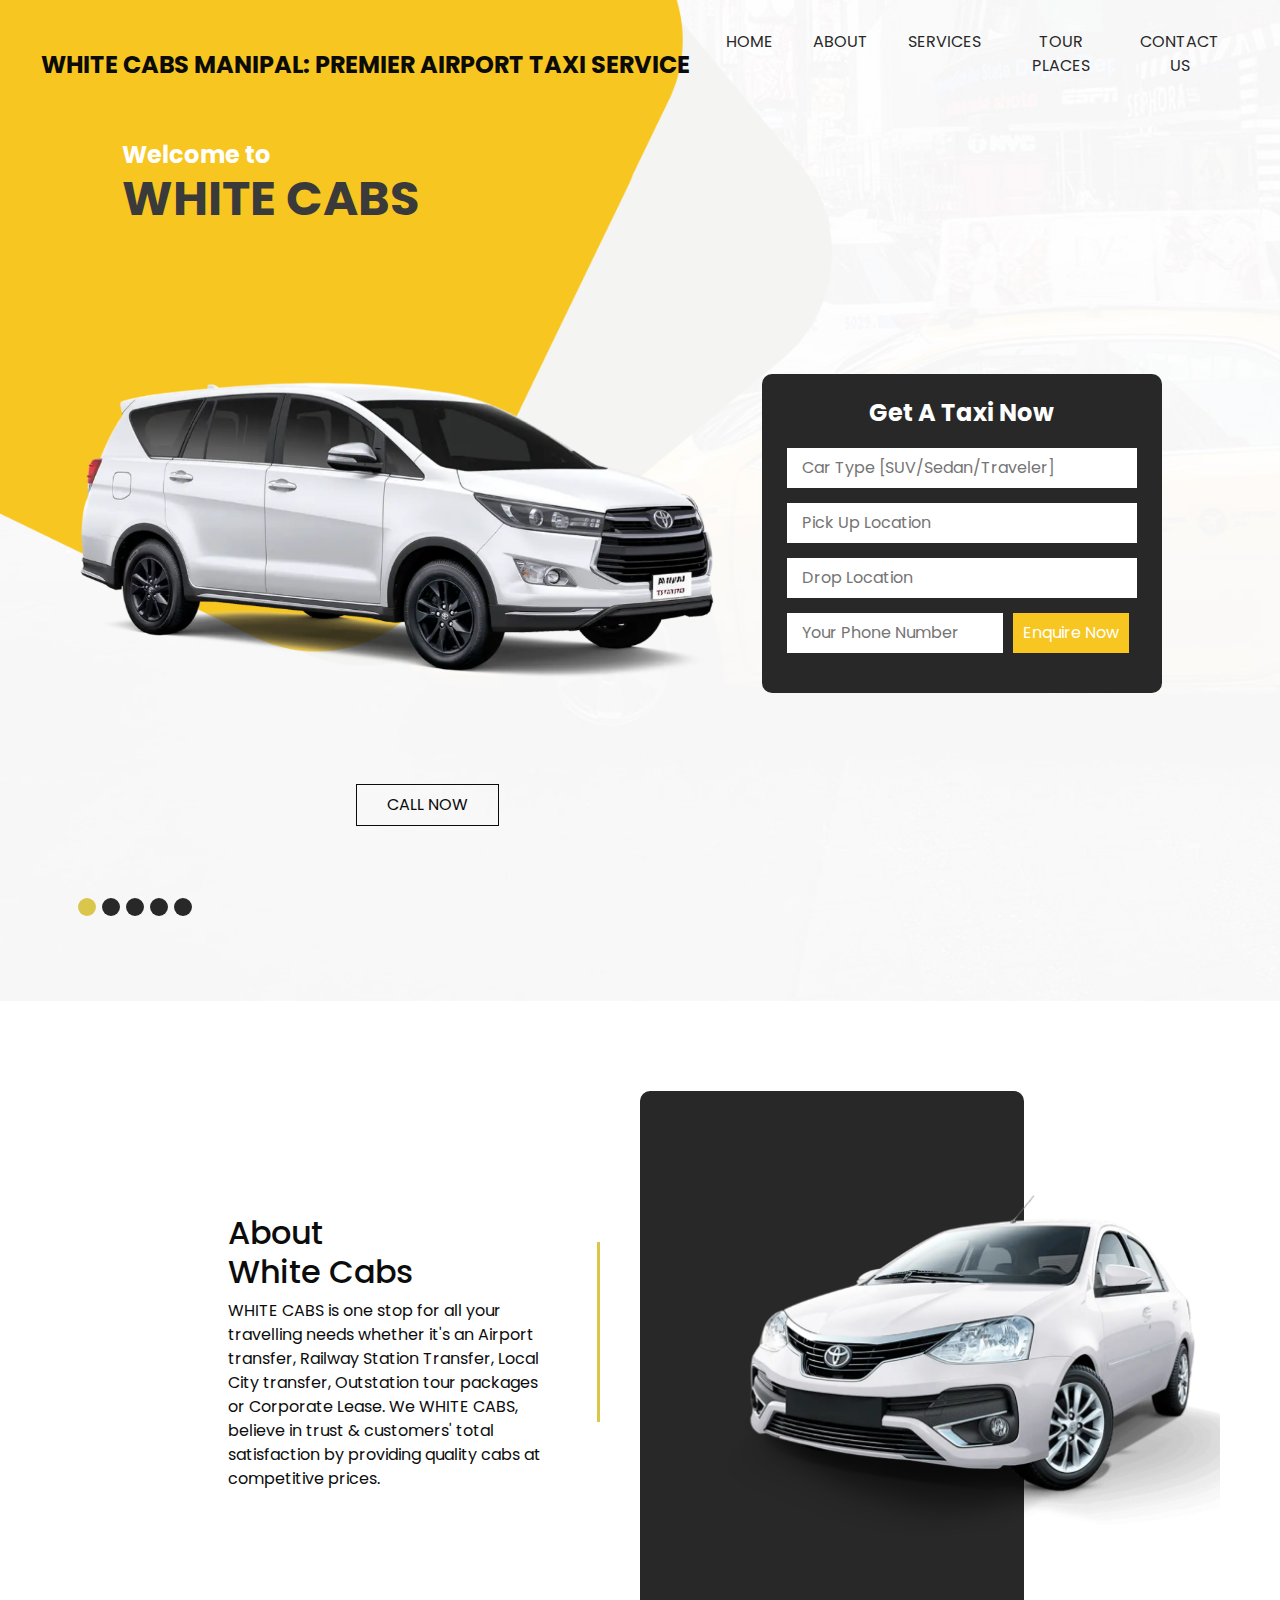
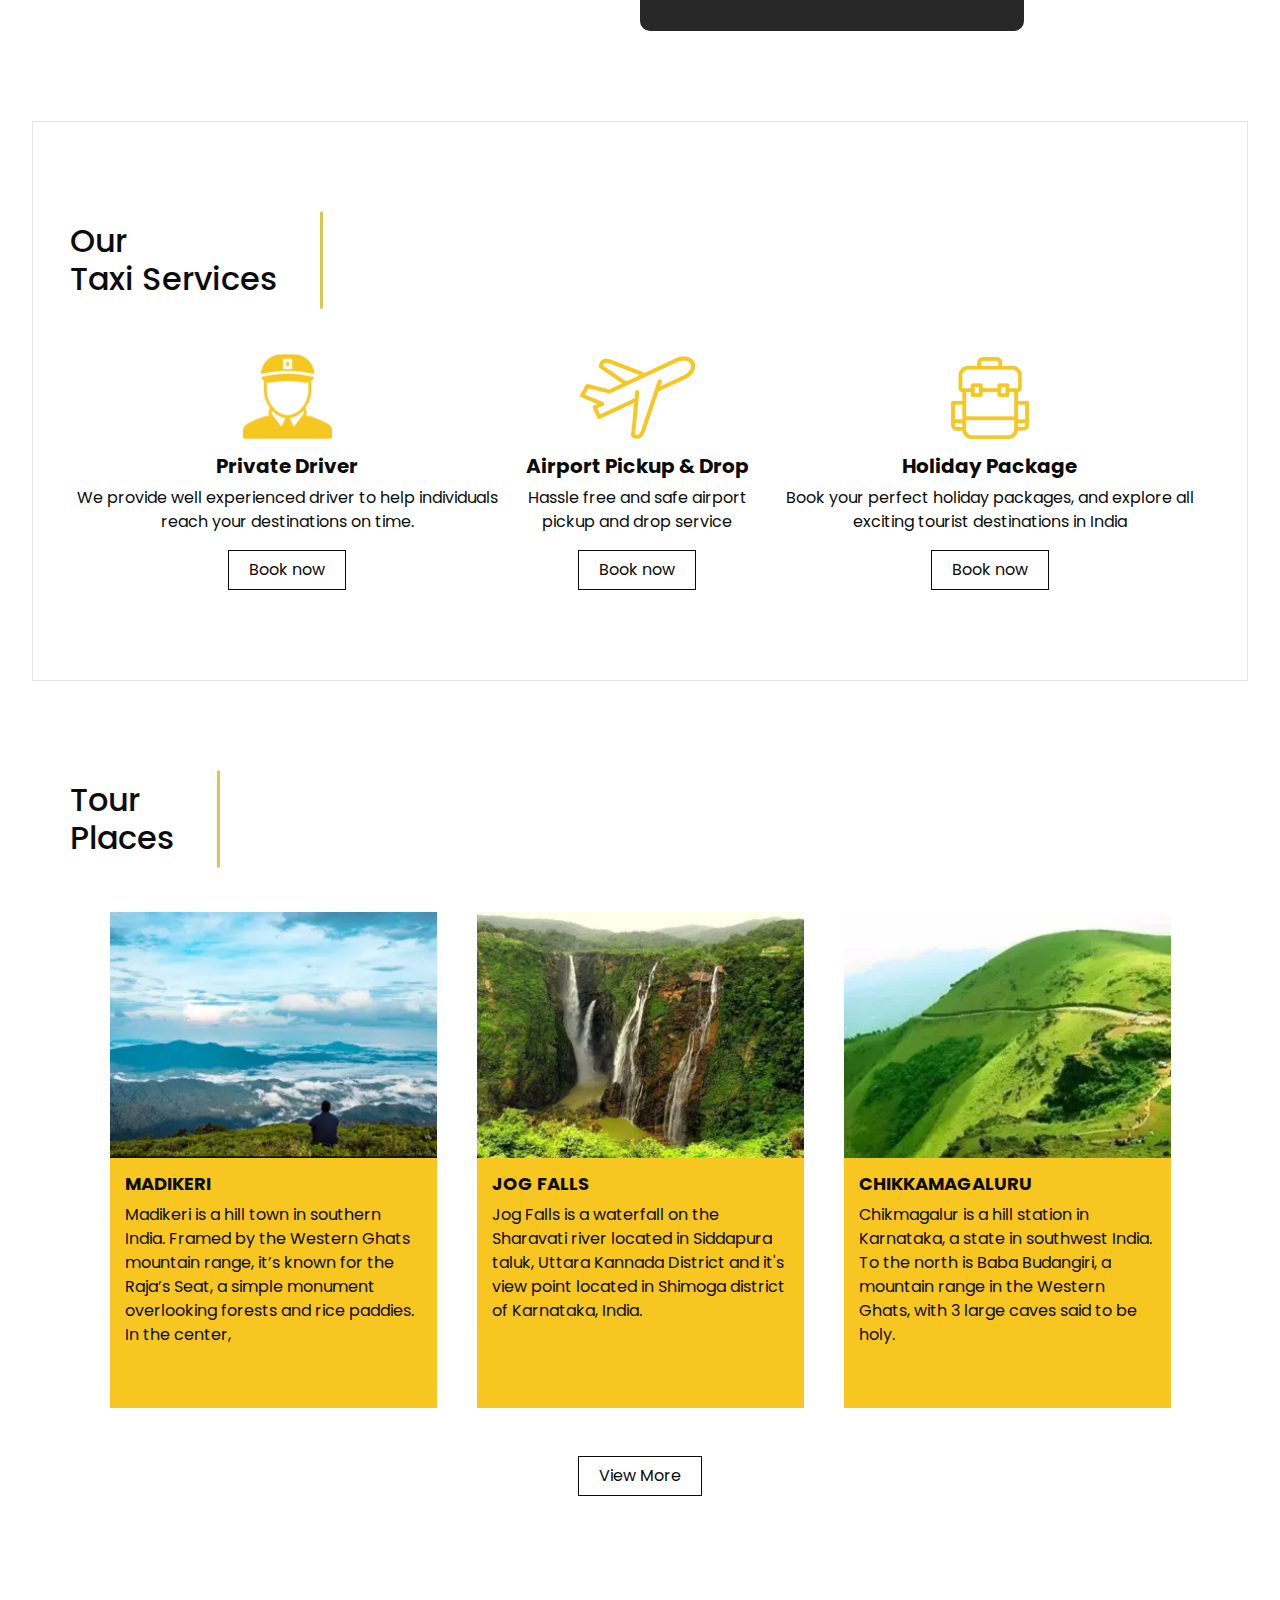
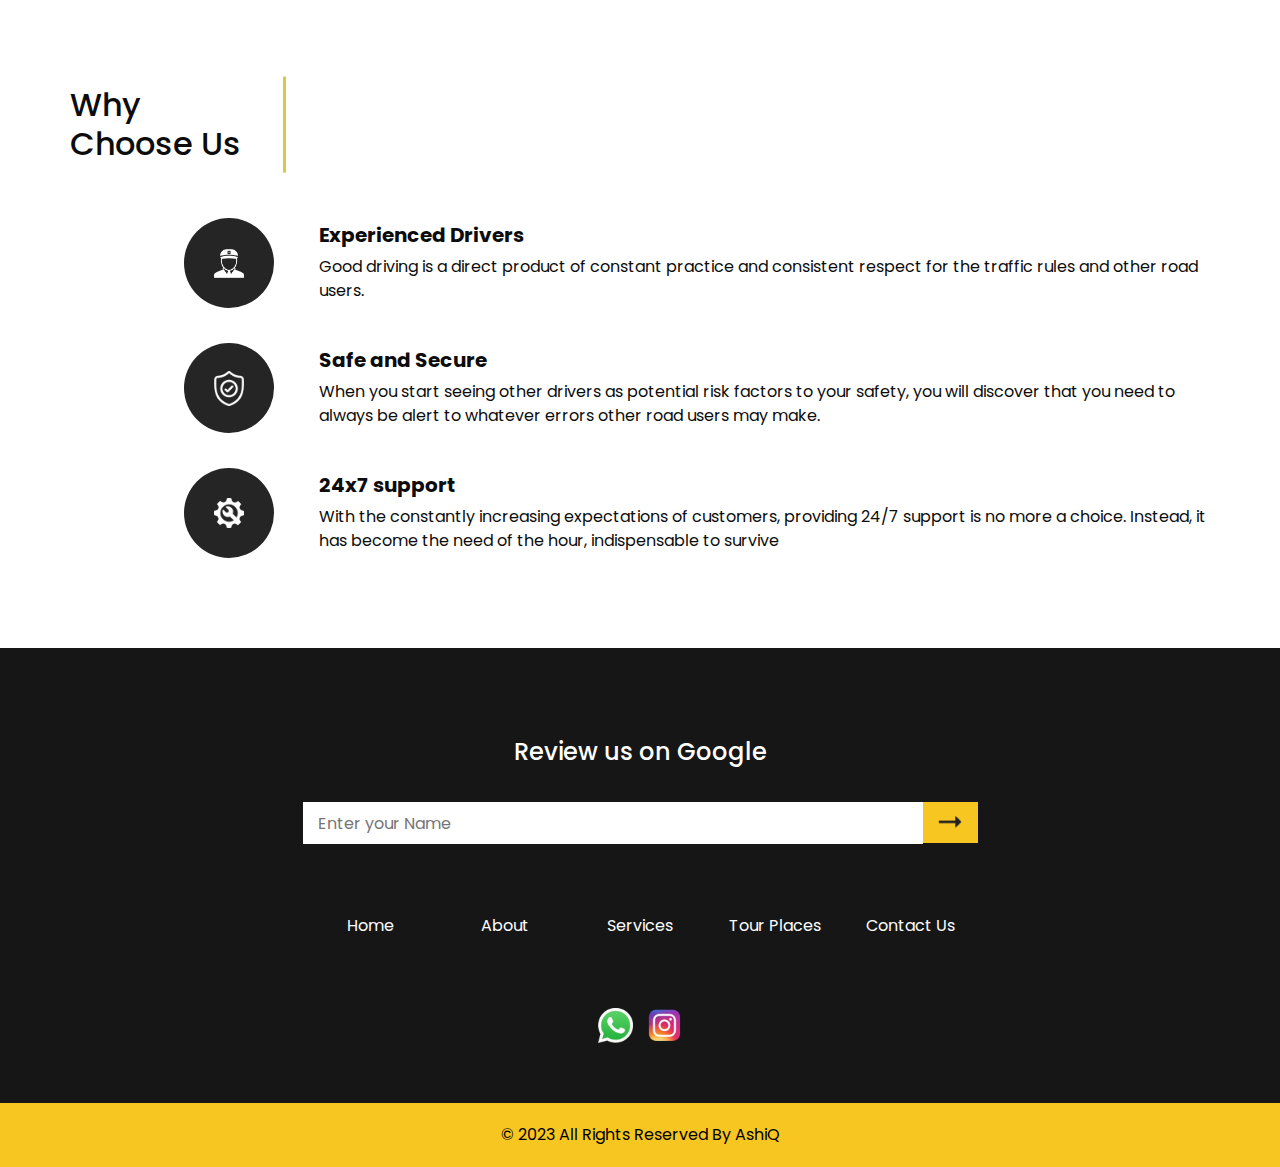
==== commit ed2f431e: "Update index.html" ====
--- a/index.html
+++ b/index.html
@@ -15,7 +15,8 @@
     <meta name="description" content="" />
     <meta name="author" content="" />
 
-    <title>White Cabs Manipal</title>
+    <title>White Cabs Manipal: Premier Airport Taxi Service
+</title>
 
     <!-- slider stylesheet -->
     <link
@@ -46,7 +47,8 @@
         <div class="container-fluid">
           <nav class="navbar navbar-expand-lg custom_nav-container">
             <a class="navbar-brand" href="index.html">
-              <span> White Cabs </span>
+              <span> White Cabs Manipal: Premier Airport Taxi Service
+ </span>
             </a>
             <button
               class="navbar-toggler"
@@ -420,7 +422,7 @@
             <h4>Review us on Google</h4>
             <form action="">
               <input type="text" placeholder="Enter your Name" />
-              <a href="https://g.co/kgs/JnjdG7">
+              <a href="https://g.page/r/CXGNU2UKz_jbEBM/review">
                       <button type="button" style="padding: 1.3rem">
                       </button></a>
             </form>
@@ -454,7 +456,7 @@
             </div>
   
             <div>
-              <a href="https://www.instagram.com/whitecabs.manipal">
+              <a href="https://www.instagram.com/whitecabs_manipal">
                 <img src="images/instagram.webp" alt="" />
               </a>
             </div>
